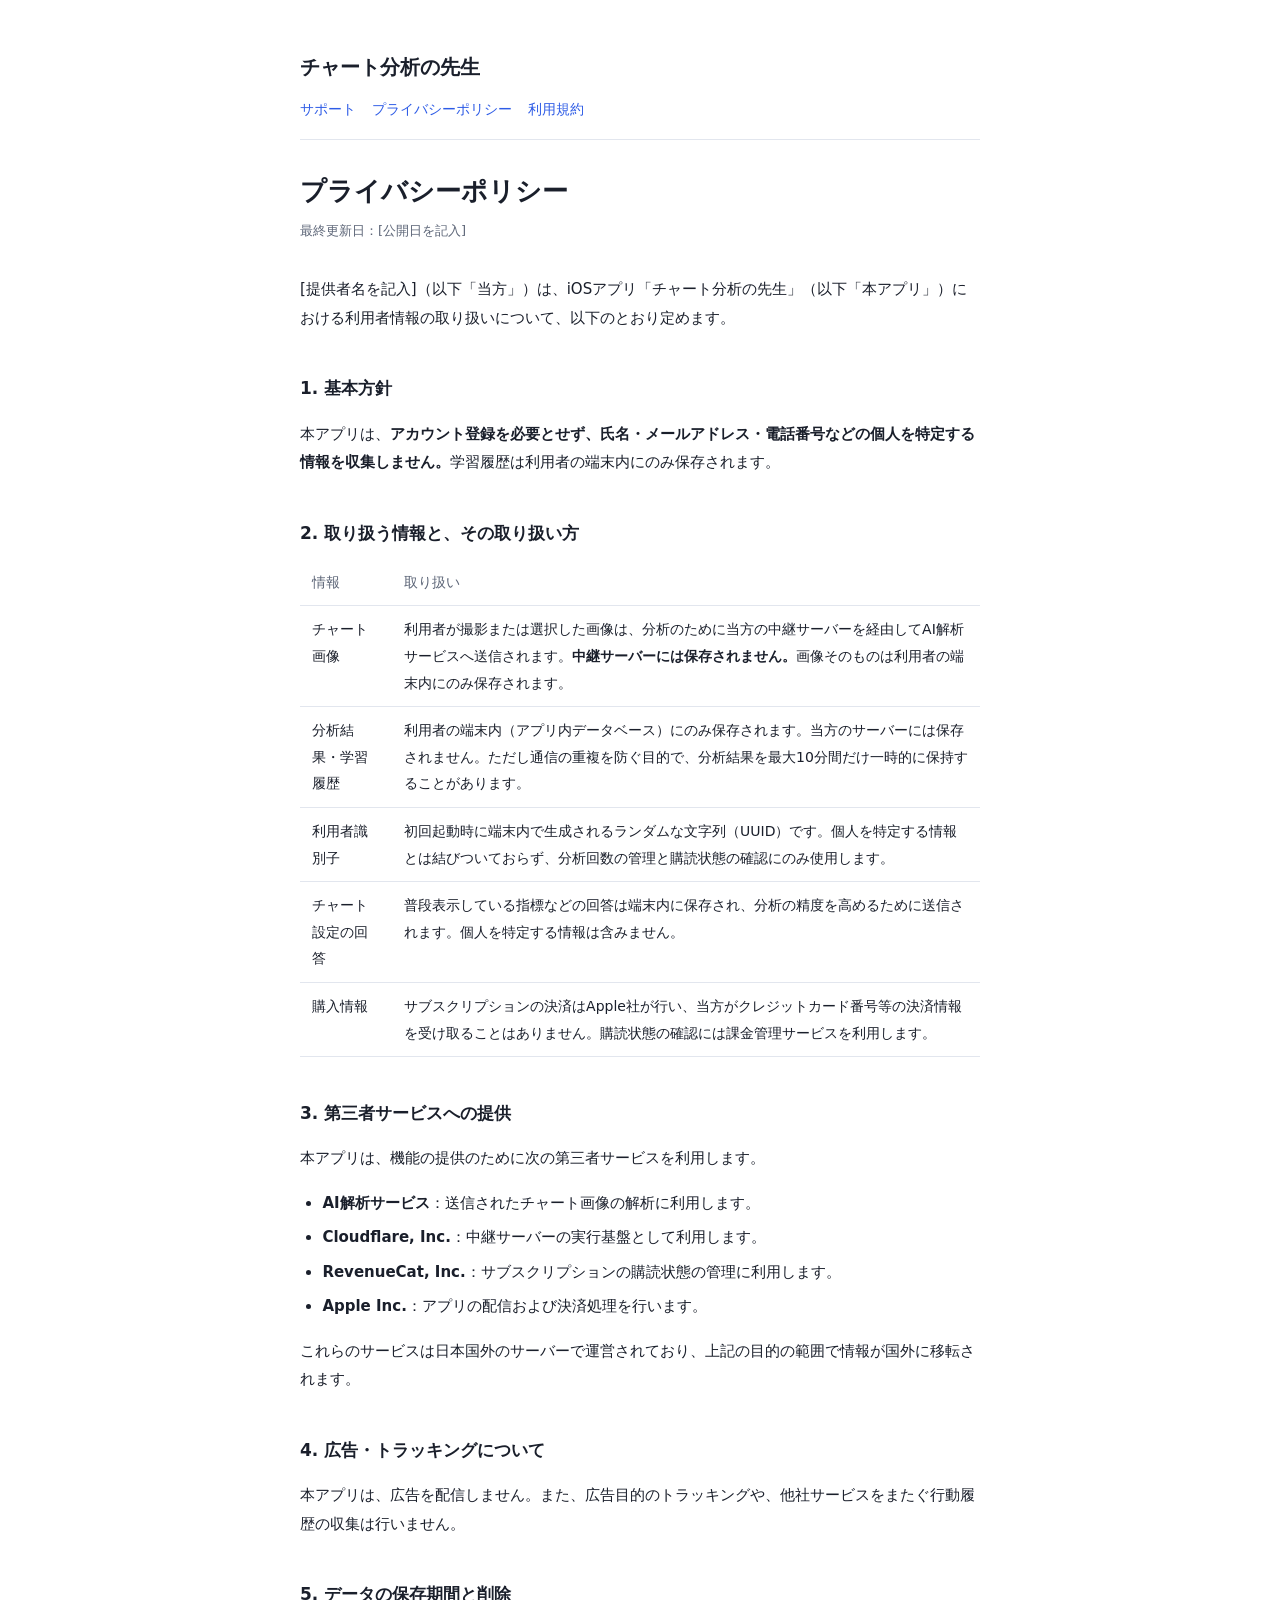
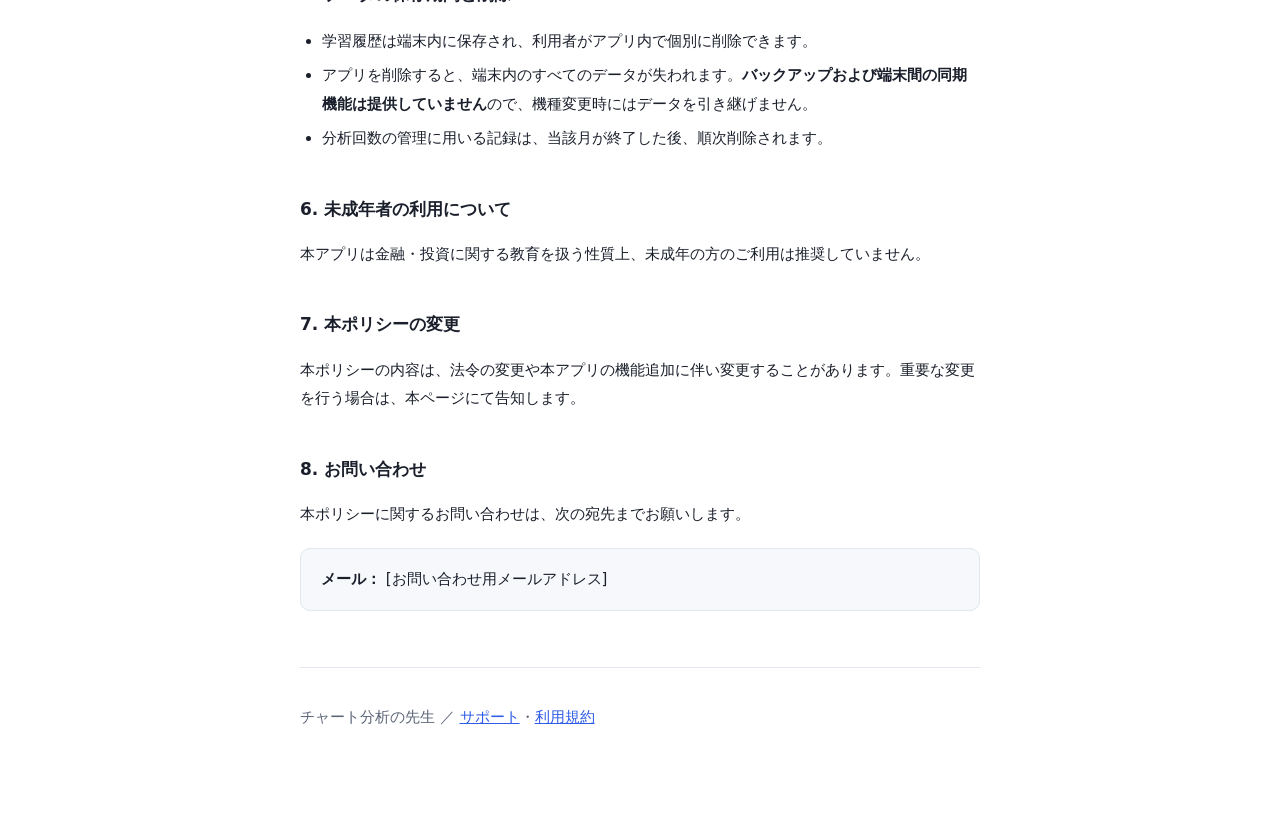
==== privacy.html @ 9065b589 "site: support / privacy policy / terms pages" ====
<!doctype html>
<html lang="ja">
<head>
<meta charset="utf-8">
<meta name="viewport" content="width=device-width, initial-scale=1">
<title>プライバシーポリシー — チャート分析の先生</title>
<link rel="stylesheet" href="./style.css">
</head>
<body>
<div class="wrap">
  <header>
    <p class="appname">チャート分析の先生</p>
    <nav>
      <a href="./">サポート</a>
      <a href="./privacy.html">プライバシーポリシー</a>
      <a href="./terms.html">利用規約</a>
    </nav>
  </header>

  <h1>プライバシーポリシー</h1>
  <p class="updated">最終更新日：[公開日を記入]</p>

  <p>[提供者名を記入]（以下「当方」）は、iOSアプリ「チャート分析の先生」（以下「本アプリ」）における利用者情報の取り扱いについて、以下のとおり定めます。</p>

  <h2>1. 基本方針</h2>
  <p>本アプリは、<strong>アカウント登録を必要とせず、氏名・メールアドレス・電話番号などの個人を特定する情報を収集しません。</strong>学習履歴は利用者の端末内にのみ保存されます。</p>

  <h2>2. 取り扱う情報と、その取り扱い方</h2>
  <div class="tablebox">
  <table>
    <tr><th>情報</th><th>取り扱い</th></tr>
    <tr>
      <td>チャート画像</td>
      <td>利用者が撮影または選択した画像は、分析のために当方の中継サーバーを経由してAI解析サービスへ送信されます。<strong>中継サーバーには保存されません。</strong>画像そのものは利用者の端末内にのみ保存されます。</td>
    </tr>
    <tr>
      <td>分析結果・学習履歴</td>
      <td>利用者の端末内（アプリ内データベース）にのみ保存されます。当方のサーバーには保存されません。ただし通信の重複を防ぐ目的で、分析結果を最大10分間だけ一時的に保持することがあります。</td>
    </tr>
    <tr>
      <td>利用者識別子</td>
      <td>初回起動時に端末内で生成されるランダムな文字列（UUID）です。個人を特定する情報とは結びついておらず、分析回数の管理と購読状態の確認にのみ使用します。</td>
    </tr>
    <tr>
      <td>チャート設定の回答</td>
      <td>普段表示している指標などの回答は端末内に保存され、分析の精度を高めるために送信されます。個人を特定する情報は含みません。</td>
    </tr>
    <tr>
      <td>購入情報</td>
      <td>サブスクリプションの決済はApple社が行い、当方がクレジットカード番号等の決済情報を受け取ることはありません。購読状態の確認には課金管理サービスを利用します。</td>
    </tr>
  </table>
  </div>

  <h2>3. 第三者サービスへの提供</h2>
  <p>本アプリは、機能の提供のために次の第三者サービスを利用します。</p>
  <ul>
    <li><strong>AI解析サービス</strong>：送信されたチャート画像の解析に利用します。</li>
    <li><strong>Cloudflare, Inc.</strong>：中継サーバーの実行基盤として利用します。</li>
    <li><strong>RevenueCat, Inc.</strong>：サブスクリプションの購読状態の管理に利用します。</li>
    <li><strong>Apple Inc.</strong>：アプリの配信および決済処理を行います。</li>
  </ul>
  <p>これらのサービスは日本国外のサーバーで運営されており、上記の目的の範囲で情報が国外に移転されます。</p>

  <h2>4. 広告・トラッキングについて</h2>
  <p>本アプリは、広告を配信しません。また、広告目的のトラッキングや、他社サービスをまたぐ行動履歴の収集は行いません。</p>

  <h2>5. データの保存期間と削除</h2>
  <ul>
    <li>学習履歴は端末内に保存され、利用者がアプリ内で個別に削除できます。</li>
    <li>アプリを削除すると、端末内のすべてのデータが失われます。<strong>バックアップおよび端末間の同期機能は提供していません</strong>ので、機種変更時にはデータを引き継げません。</li>
    <li>分析回数の管理に用いる記録は、当該月が終了した後、順次削除されます。</li>
  </ul>

  <h2>6. 未成年者の利用について</h2>
  <p>本アプリは金融・投資に関する教育を扱う性質上、未成年の方のご利用は推奨していません。</p>

  <h2>7. 本ポリシーの変更</h2>
  <p>本ポリシーの内容は、法令の変更や本アプリの機能追加に伴い変更することがあります。重要な変更を行う場合は、本ページにて告知します。</p>

  <h2>8. お問い合わせ</h2>
  <p>本ポリシーに関するお問い合わせは、次の宛先までお願いします。</p>
  <div class="panel">
    <p style="margin:0"><strong>メール：</strong> [お問い合わせ用メールアドレス]</p>
  </div>

  <footer>
    <p>チャート分析の先生 ／ <a href="./">サポート</a>・<a href="./terms.html">利用規約</a></p>
  </footer>
</div>
</body>
</html>
---- style.css ----
:root {
  --bg: #ffffff;
  --ink: #1a1f2b;
  --sub: #5c6577;
  --line: #e2e6ee;
  --panel: #f6f8fb;
  --accent: #2e5ce6;
}
@media (prefers-color-scheme: dark) {
  :root:not([data-theme="light"]) {
    --bg: #0e1526;
    --ink: #eef2fa;
    --sub: #8d99b5;
    --line: #24314f;
    --panel: #131d34;
    --accent: #6ea8ff;
  }
}
:root[data-theme="dark"] {
  --bg: #0e1526;
  --ink: #eef2fa;
  --sub: #8d99b5;
  --line: #24314f;
  --panel: #131d34;
  --accent: #6ea8ff;
}
* { box-sizing: border-box; }
body {
  margin: 0;
  background: var(--bg);
  color: var(--ink);
  font-family: "Hiragino Sans", "Noto Sans JP", system-ui, sans-serif;
  line-height: 1.9;
  font-size: 16px;
}
.wrap { max-width: 720px; margin: 0 auto; padding: 48px 20px 80px; }
header { border-bottom: 1px solid var(--line); padding-bottom: 16px; margin-bottom: 32px; }
.appname { font-size: 20px; font-weight: 700; margin: 0; }
nav { margin-top: 10px; display: flex; flex-wrap: wrap; gap: 16px; font-size: 14px; }
nav a { color: var(--accent); text-decoration: none; }
nav a:hover { text-decoration: underline; }
h1 { font-size: 26px; font-weight: 700; margin: 0 0 8px; line-height: 1.5; }
h2 { font-size: 17px; font-weight: 700; margin: 36px 0 10px; padding-top: 4px; }
h3 { font-size: 15px; font-weight: 700; margin: 24px 0 6px; }
p, li { font-size: 15px; }
.lead { color: var(--sub); margin: 0 0 8px; }
.updated { color: var(--sub); font-size: 13px; margin: 0 0 32px; }
.panel { background: var(--panel); border: 1px solid var(--line); border-radius: 10px; padding: 16px 20px; margin: 20px 0; }
ul { padding-left: 1.4em; }
li { margin: 6px 0; }
a { color: var(--accent); }
footer { border-top: 1px solid var(--line); margin-top: 56px; padding-top: 20px; color: var(--sub); font-size: 13px; }
.tablebox { overflow-x: auto; }
table { width: 100%; border-collapse: collapse; font-size: 14px; }
th, td { text-align: left; padding: 10px 12px; border-bottom: 1px solid var(--line); vertical-align: top; }
th { color: var(--sub); font-weight: 500; white-space: nowrap; }
a:focus-visible, nav a:focus-visible { outline: 2px solid var(--accent); outline-offset: 3px; }
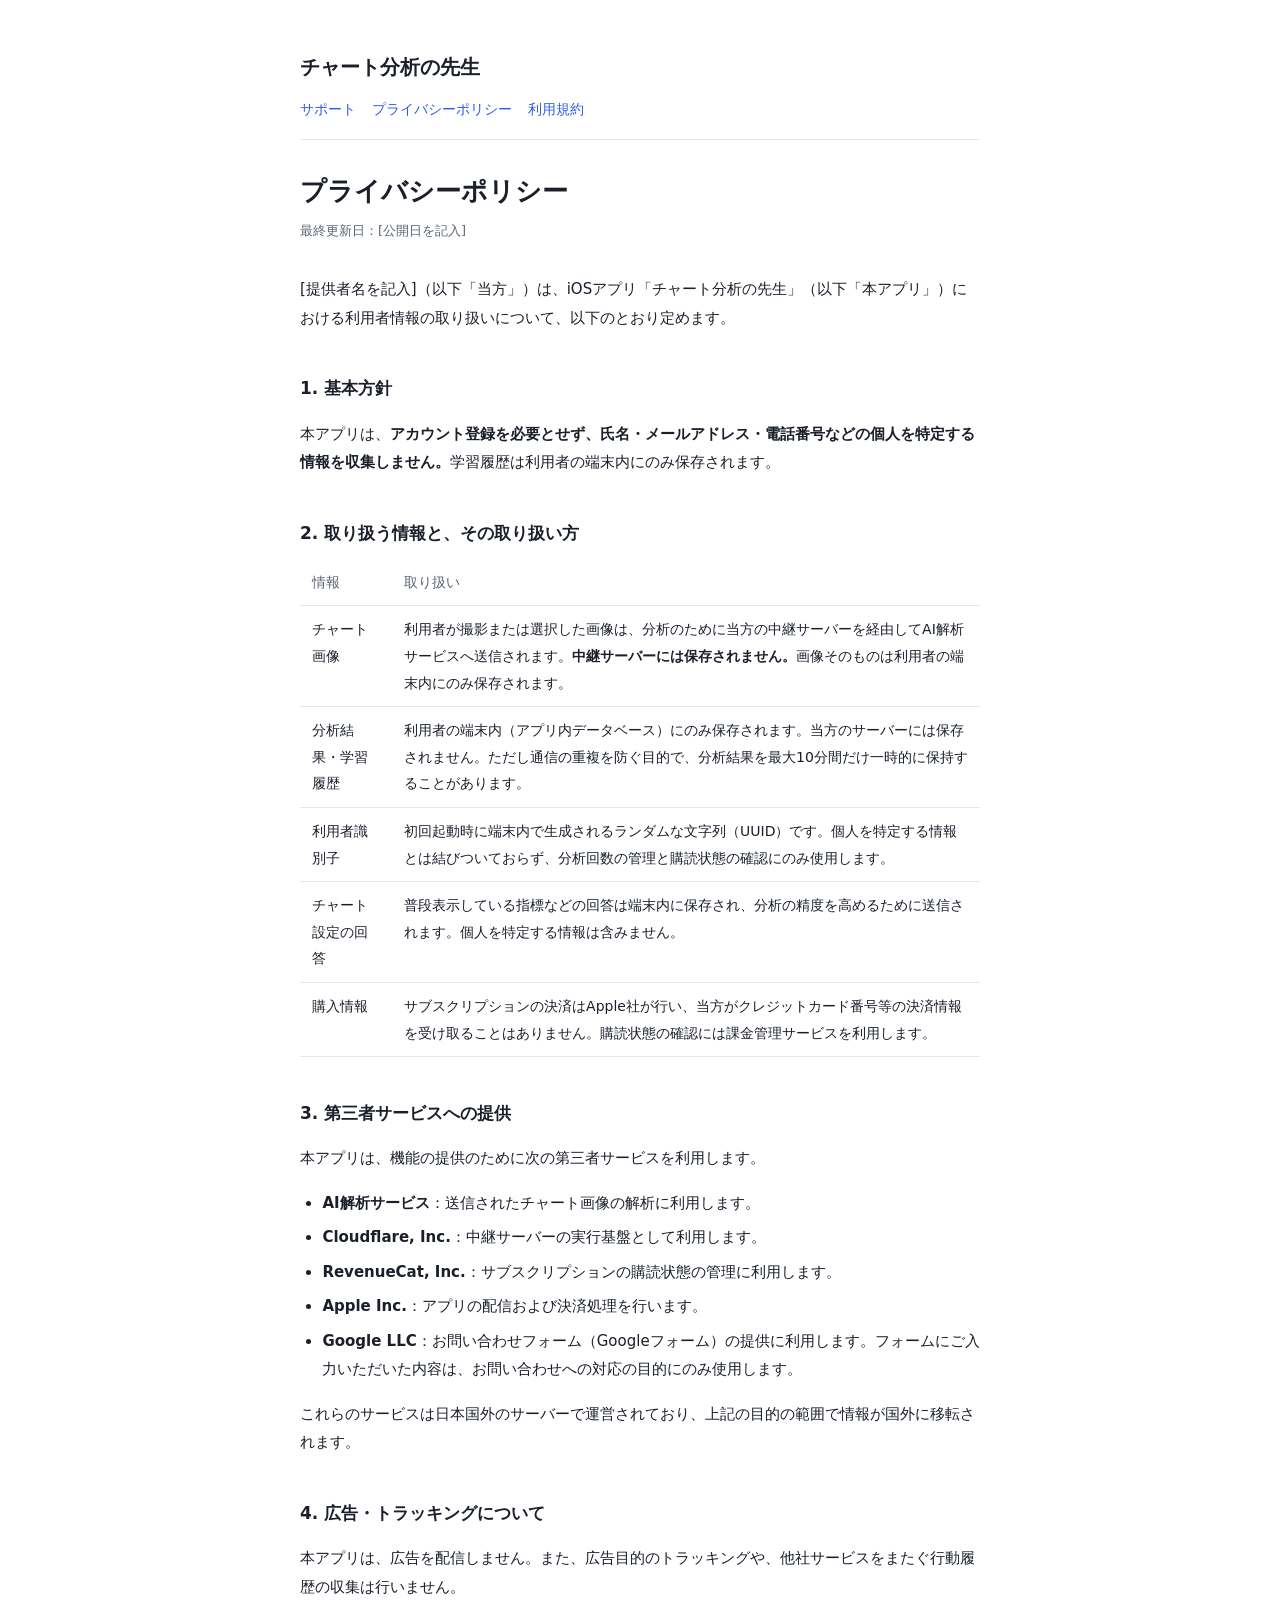
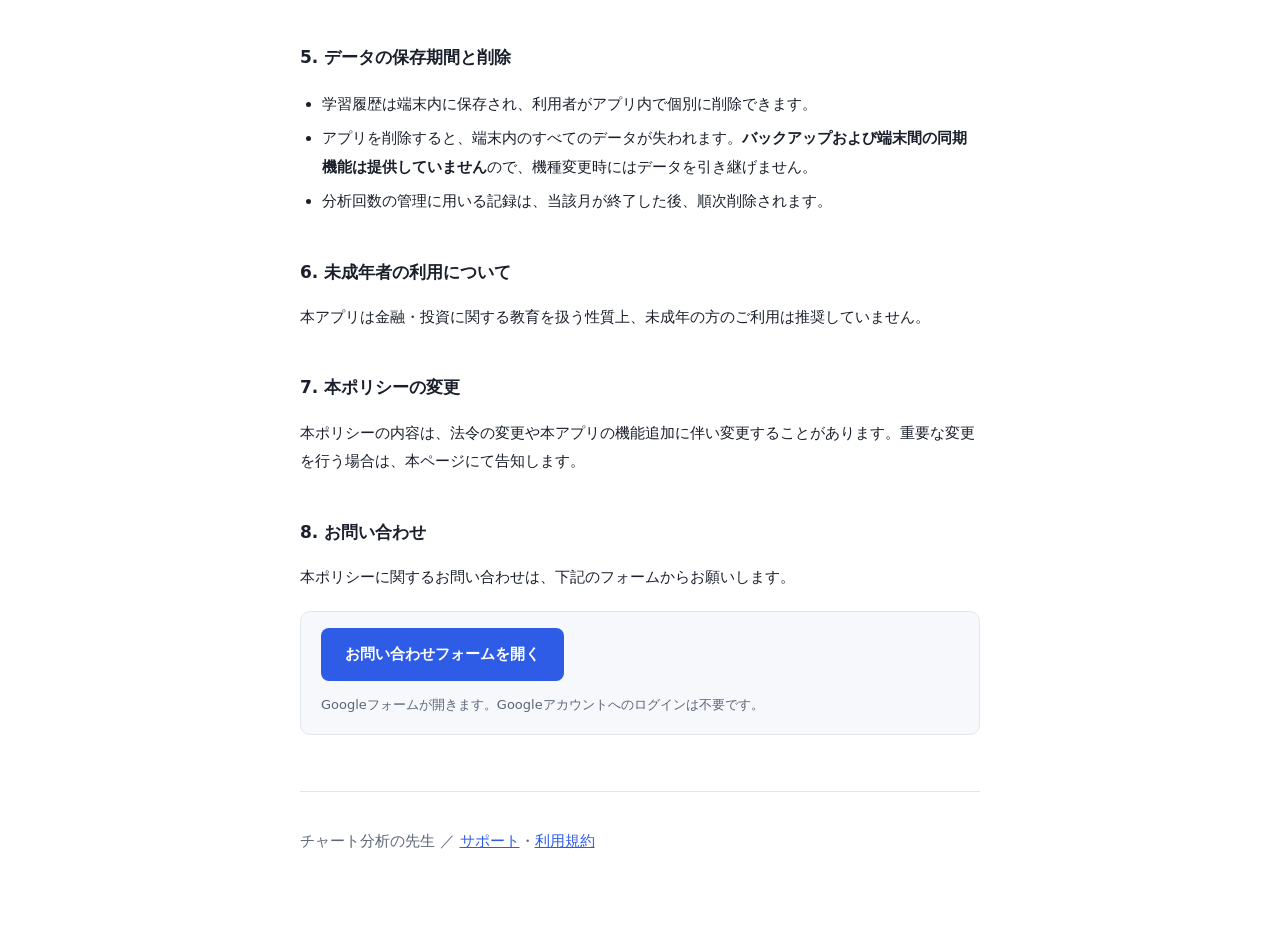
==== commit 02bdd1fa: "site: replace email placeholder with Google Form link; add Google to third-party list" ====
--- a/privacy.html
+++ b/privacy.html
@@ -59,6 +59,7 @@
     <li><strong>Cloudflare, Inc.</strong>：中継サーバーの実行基盤として利用します。</li>
     <li><strong>RevenueCat, Inc.</strong>：サブスクリプションの購読状態の管理に利用します。</li>
     <li><strong>Apple Inc.</strong>：アプリの配信および決済処理を行います。</li>
+    <li><strong>Google LLC</strong>：お問い合わせフォーム（Googleフォーム）の提供に利用します。フォームにご入力いただいた内容は、お問い合わせへの対応の目的にのみ使用します。</li>
   </ul>
   <p>これらのサービスは日本国外のサーバーで運営されており、上記の目的の範囲で情報が国外に移転されます。</p>
 
@@ -79,9 +80,10 @@
   <p>本ポリシーの内容は、法令の変更や本アプリの機能追加に伴い変更することがあります。重要な変更を行う場合は、本ページにて告知します。</p>
 
   <h2>8. お問い合わせ</h2>
-  <p>本ポリシーに関するお問い合わせは、次の宛先までお願いします。</p>
+  <p>本ポリシーに関するお問い合わせは、下記のフォームからお願いします。</p>
   <div class="panel">
-    <p style="margin:0"><strong>メール：</strong> [お問い合わせ用メールアドレス]</p>
+    <p style="margin:0"><a href="https://docs.google.com/forms/d/e/1FAIpQLSenFC-41on2wtzKWX0hEGQik2lJ2bhfVYg8QbMMJTwJYnSj-g/viewform" style="display:inline-block;background:var(--accent);color:#fff;text-decoration:none;font-weight:700;padding:12px 24px;border-radius:8px">お問い合わせフォームを開く</a></p>
+    <p style="margin:12px 0 0;font-size:13px;color:var(--sub)">Googleフォームが開きます。Googleアカウントへのログインは不要です。</p>
   </div>
 
   <footer>
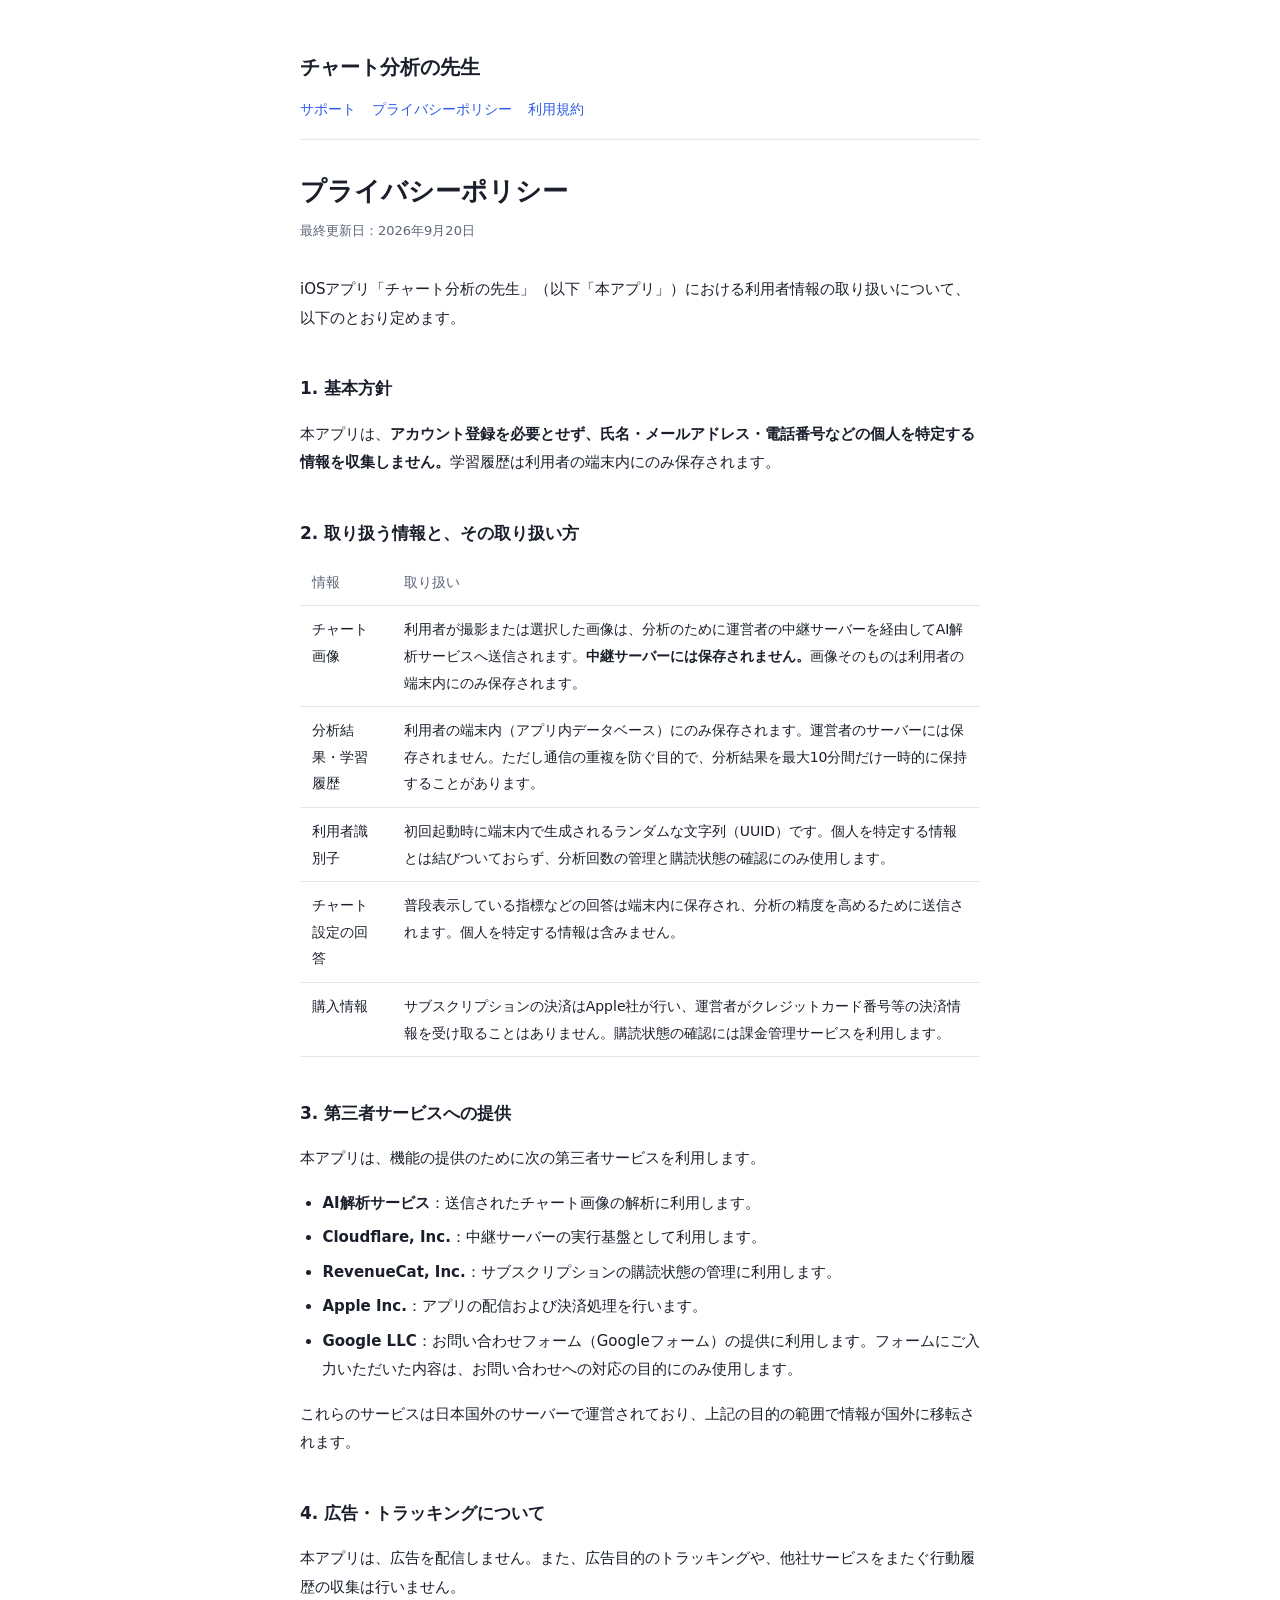
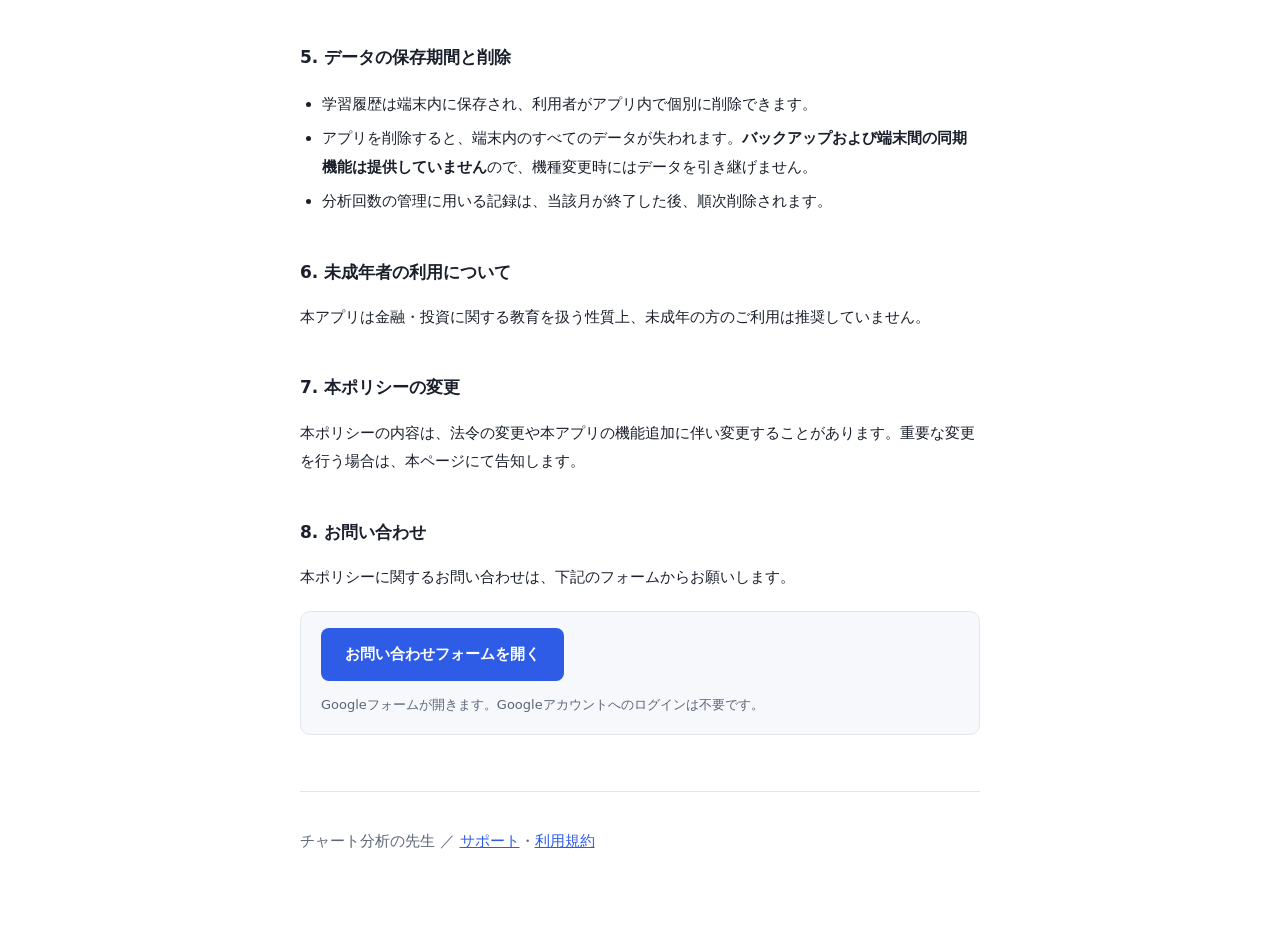
==== commit 9556d58c: "site: 提供者名のプレースホルダを解消し、表記を他アプリに揃える [提供者名を記入] を埋めるのではなく、**主語に名前を置かない文型に変更**した。 ニュース地政学（geonews-site）な" ====
--- a/privacy.html
+++ b/privacy.html
@@ -18,9 +18,9 @@
   </header>
 
   <h1>プライバシーポリシー</h1>
-  <p class="updated">最終更新日：[公開日を記入]</p>
+  <p class="updated">最終更新日：2026年9月20日</p>
 
-  <p>[提供者名を記入]（以下「当方」）は、iOSアプリ「チャート分析の先生」（以下「本アプリ」）における利用者情報の取り扱いについて、以下のとおり定めます。</p>
+  <p>iOSアプリ「チャート分析の先生」（以下「本アプリ」）における利用者情報の取り扱いについて、以下のとおり定めます。</p>
 
   <h2>1. 基本方針</h2>
   <p>本アプリは、<strong>アカウント登録を必要とせず、氏名・メールアドレス・電話番号などの個人を特定する情報を収集しません。</strong>学習履歴は利用者の端末内にのみ保存されます。</p>
@@ -31,11 +31,11 @@
     <tr><th>情報</th><th>取り扱い</th></tr>
     <tr>
       <td>チャート画像</td>
-      <td>利用者が撮影または選択した画像は、分析のために当方の中継サーバーを経由してAI解析サービスへ送信されます。<strong>中継サーバーには保存されません。</strong>画像そのものは利用者の端末内にのみ保存されます。</td>
+      <td>利用者が撮影または選択した画像は、分析のために運営者の中継サーバーを経由してAI解析サービスへ送信されます。<strong>中継サーバーには保存されません。</strong>画像そのものは利用者の端末内にのみ保存されます。</td>
     </tr>
     <tr>
       <td>分析結果・学習履歴</td>
-      <td>利用者の端末内（アプリ内データベース）にのみ保存されます。当方のサーバーには保存されません。ただし通信の重複を防ぐ目的で、分析結果を最大10分間だけ一時的に保持することがあります。</td>
+      <td>利用者の端末内（アプリ内データベース）にのみ保存されます。運営者のサーバーには保存されません。ただし通信の重複を防ぐ目的で、分析結果を最大10分間だけ一時的に保持することがあります。</td>
     </tr>
     <tr>
       <td>利用者識別子</td>
@@ -47,7 +47,7 @@
     </tr>
     <tr>
       <td>購入情報</td>
-      <td>サブスクリプションの決済はApple社が行い、当方がクレジットカード番号等の決済情報を受け取ることはありません。購読状態の確認には課金管理サービスを利用します。</td>
+      <td>サブスクリプションの決済はApple社が行い、運営者がクレジットカード番号等の決済情報を受け取ることはありません。購読状態の確認には課金管理サービスを利用します。</td>
     </tr>
   </table>
   </div>
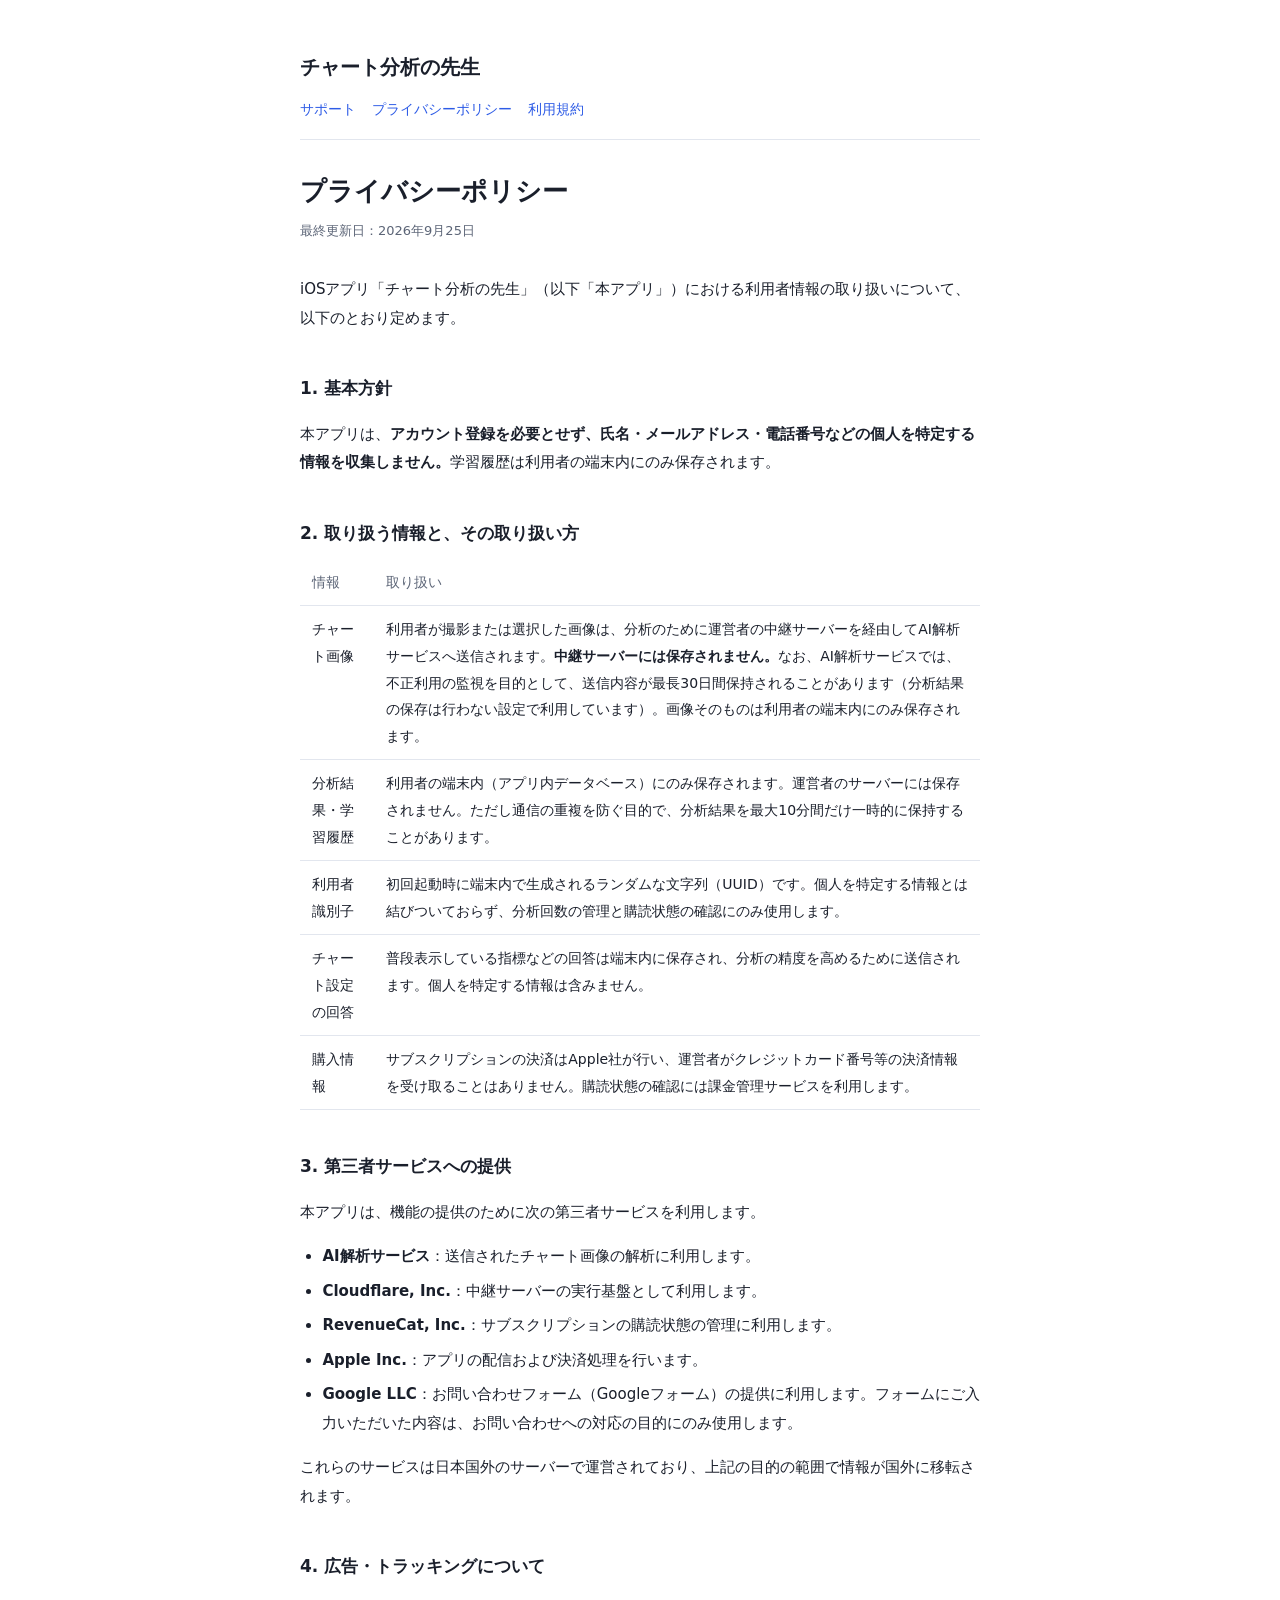
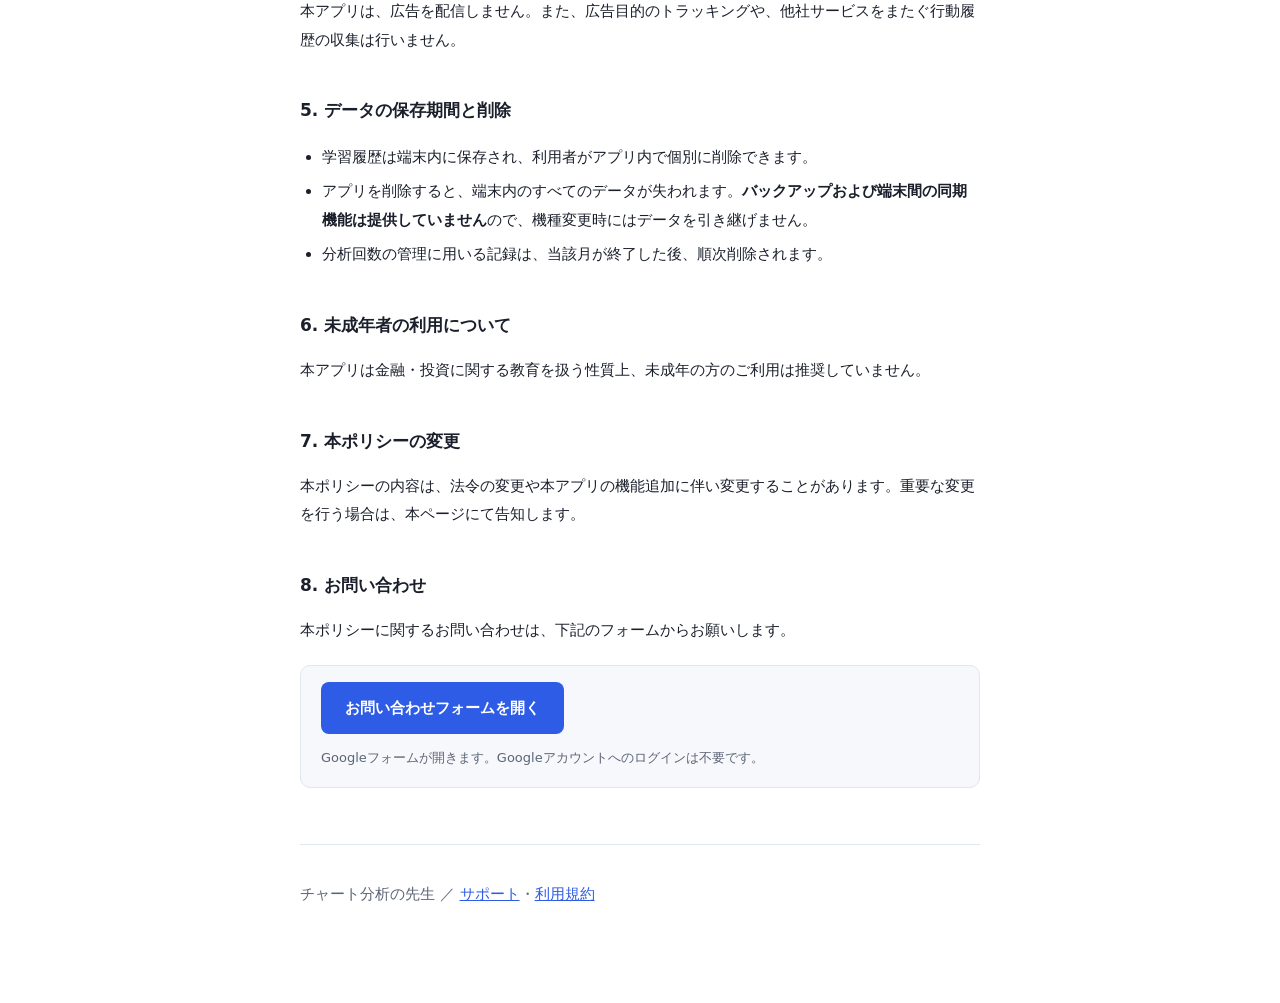
==== commit 6de6e59a: "privacy: AI解析サービス側での不正監視ログの保持（最長30日）を明記 App Store のプライバシー申告で「写真またはビデオ」を申告するのに合わせて、 OpenAI API の abus" ====
--- a/privacy.html
+++ b/privacy.html
@@ -18,7 +18,7 @@
   </header>
 
   <h1>プライバシーポリシー</h1>
-  <p class="updated">最終更新日：2026年9月20日</p>
+  <p class="updated">最終更新日：2026年9月25日</p>
 
   <p>iOSアプリ「チャート分析の先生」（以下「本アプリ」）における利用者情報の取り扱いについて、以下のとおり定めます。</p>
 
@@ -31,7 +31,7 @@
     <tr><th>情報</th><th>取り扱い</th></tr>
     <tr>
       <td>チャート画像</td>
-      <td>利用者が撮影または選択した画像は、分析のために運営者の中継サーバーを経由してAI解析サービスへ送信されます。<strong>中継サーバーには保存されません。</strong>画像そのものは利用者の端末内にのみ保存されます。</td>
+      <td>利用者が撮影または選択した画像は、分析のために運営者の中継サーバーを経由してAI解析サービスへ送信されます。<strong>中継サーバーには保存されません。</strong>なお、AI解析サービスでは、不正利用の監視を目的として、送信内容が最長30日間保持されることがあります（分析結果の保存は行わない設定で利用しています）。画像そのものは利用者の端末内にのみ保存されます。</td>
     </tr>
     <tr>
       <td>分析結果・学習履歴</td>
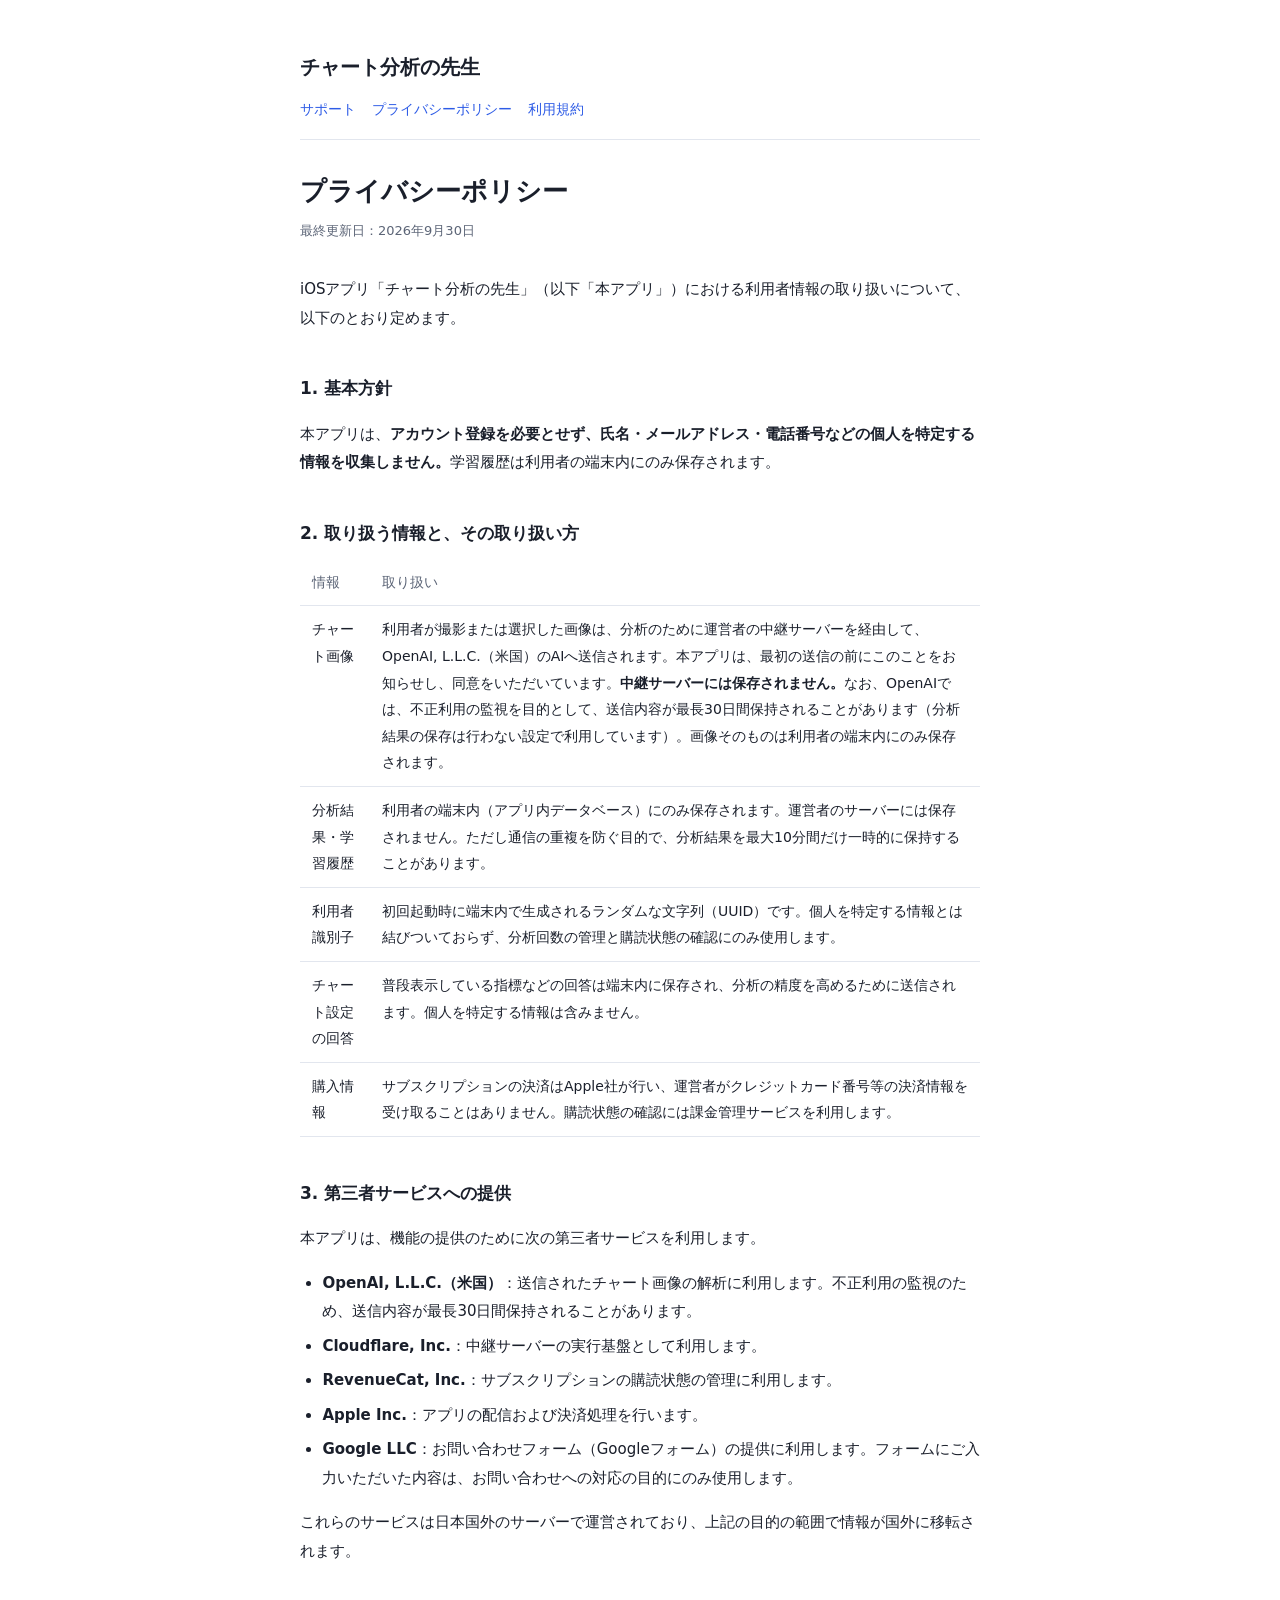
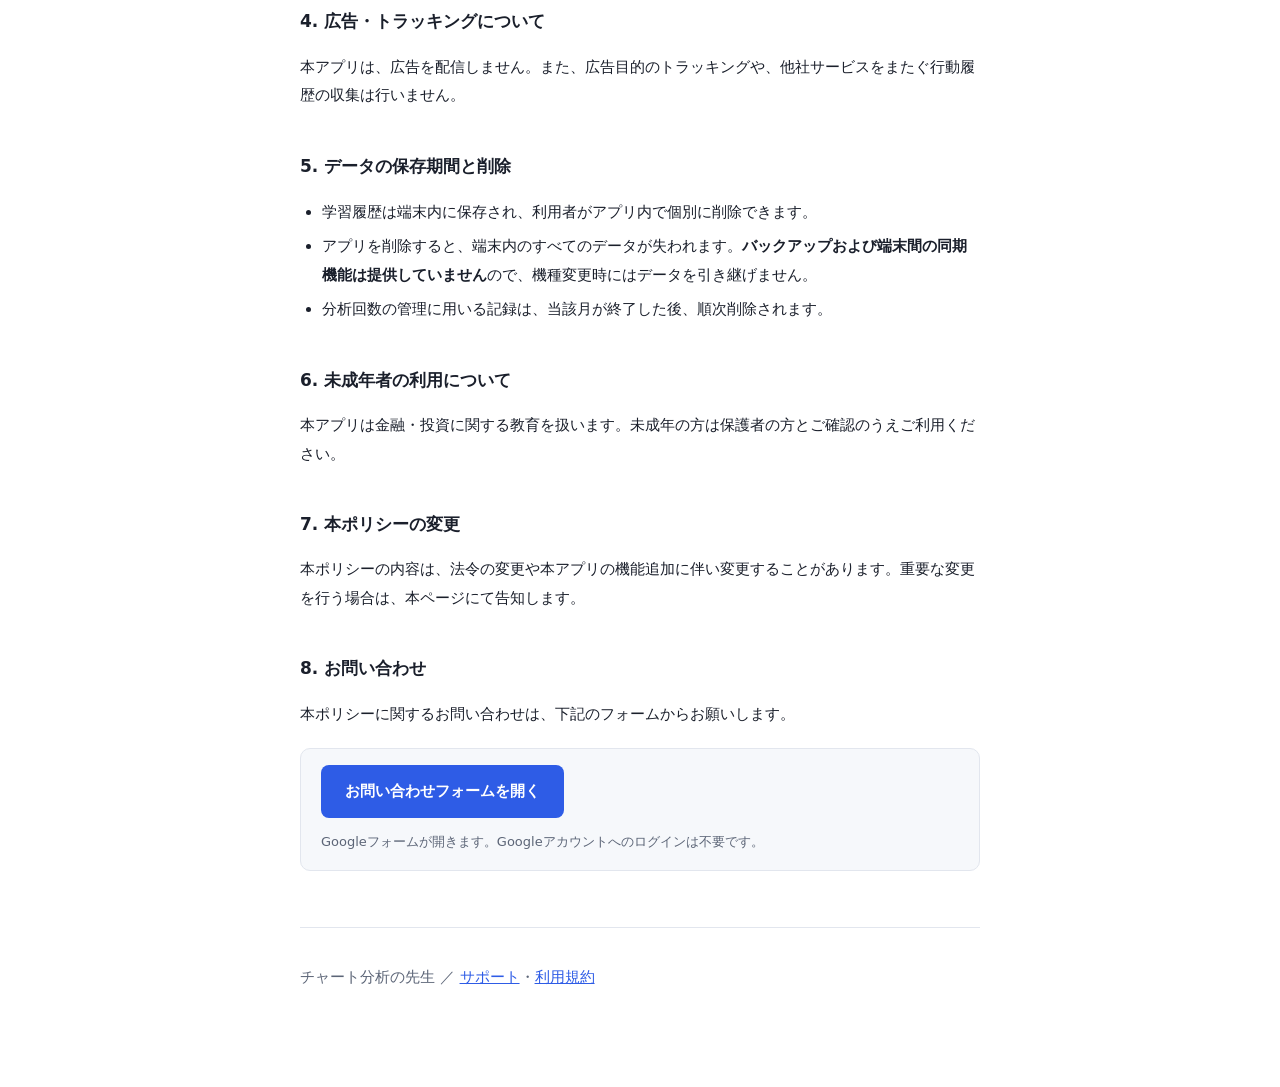
==== commit 7d22a96a: "privacy/support: AIの送信先を OpenAI（米国）と明記し、未成年の記述を年齢制限と整合させる 提出前監査 v1（P0-2・P2-6）の指摘に対応。  Co-Authored-By" ====
--- a/privacy.html
+++ b/privacy.html
@@ -18,7 +18,7 @@
   </header>
 
   <h1>プライバシーポリシー</h1>
-  <p class="updated">最終更新日：2026年9月25日</p>
+  <p class="updated">最終更新日：2026年9月30日</p>
 
   <p>iOSアプリ「チャート分析の先生」（以下「本アプリ」）における利用者情報の取り扱いについて、以下のとおり定めます。</p>
 
@@ -31,7 +31,7 @@
     <tr><th>情報</th><th>取り扱い</th></tr>
     <tr>
       <td>チャート画像</td>
-      <td>利用者が撮影または選択した画像は、分析のために運営者の中継サーバーを経由してAI解析サービスへ送信されます。<strong>中継サーバーには保存されません。</strong>なお、AI解析サービスでは、不正利用の監視を目的として、送信内容が最長30日間保持されることがあります（分析結果の保存は行わない設定で利用しています）。画像そのものは利用者の端末内にのみ保存されます。</td>
+      <td>利用者が撮影または選択した画像は、分析のために運営者の中継サーバーを経由して、OpenAI, L.L.C.（米国）のAIへ送信されます。本アプリは、最初の送信の前にこのことをお知らせし、同意をいただいています。<strong>中継サーバーには保存されません。</strong>なお、OpenAIでは、不正利用の監視を目的として、送信内容が最長30日間保持されることがあります（分析結果の保存は行わない設定で利用しています）。画像そのものは利用者の端末内にのみ保存されます。</td>
     </tr>
     <tr>
       <td>分析結果・学習履歴</td>
@@ -55,7 +55,7 @@
   <h2>3. 第三者サービスへの提供</h2>
   <p>本アプリは、機能の提供のために次の第三者サービスを利用します。</p>
   <ul>
-    <li><strong>AI解析サービス</strong>：送信されたチャート画像の解析に利用します。</li>
+    <li><strong>OpenAI, L.L.C.（米国）</strong>：送信されたチャート画像の解析に利用します。不正利用の監視のため、送信内容が最長30日間保持されることがあります。</li>
     <li><strong>Cloudflare, Inc.</strong>：中継サーバーの実行基盤として利用します。</li>
     <li><strong>RevenueCat, Inc.</strong>：サブスクリプションの購読状態の管理に利用します。</li>
     <li><strong>Apple Inc.</strong>：アプリの配信および決済処理を行います。</li>
@@ -74,7 +74,7 @@
   </ul>
 
   <h2>6. 未成年者の利用について</h2>
-  <p>本アプリは金融・投資に関する教育を扱う性質上、未成年の方のご利用は推奨していません。</p>
+  <p>本アプリは金融・投資に関する教育を扱います。未成年の方は保護者の方とご確認のうえご利用ください。</p>
 
   <h2>7. 本ポリシーの変更</h2>
   <p>本ポリシーの内容は、法令の変更や本アプリの機能追加に伴い変更することがあります。重要な変更を行う場合は、本ページにて告知します。</p>
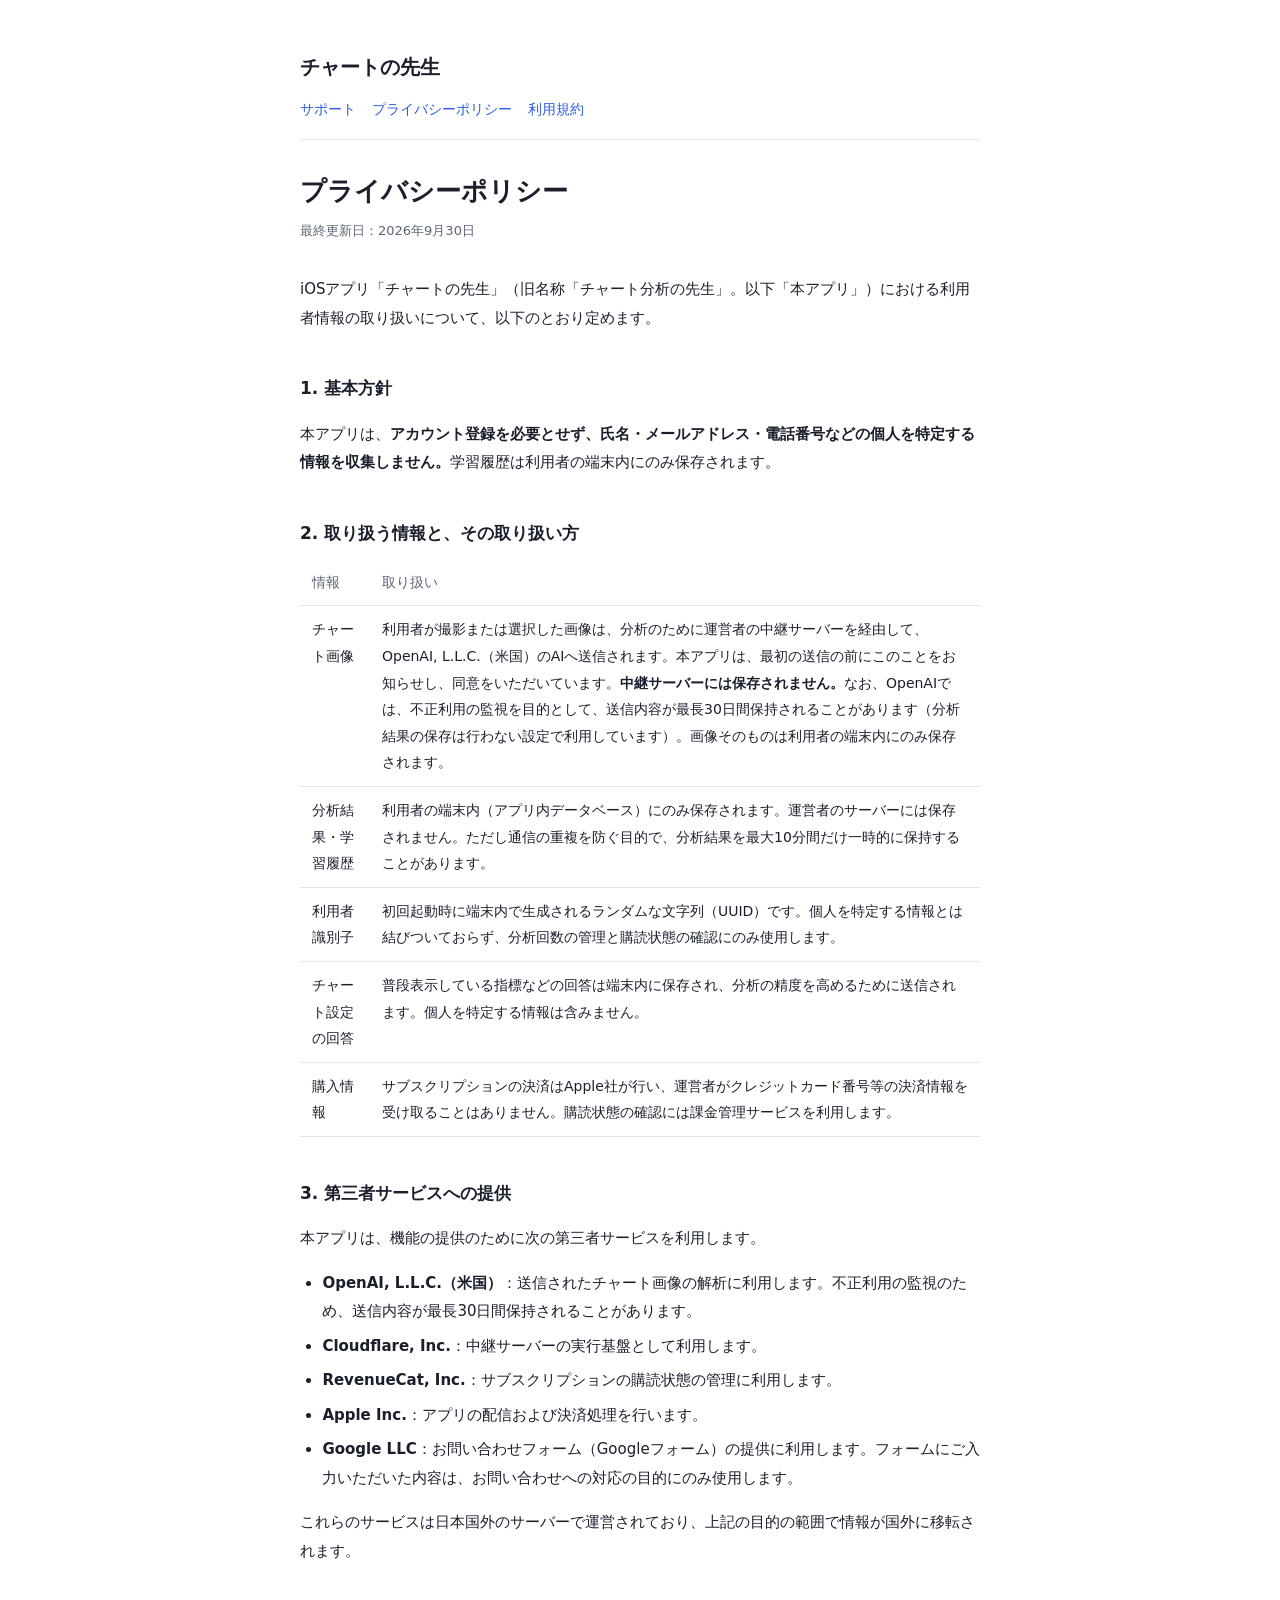
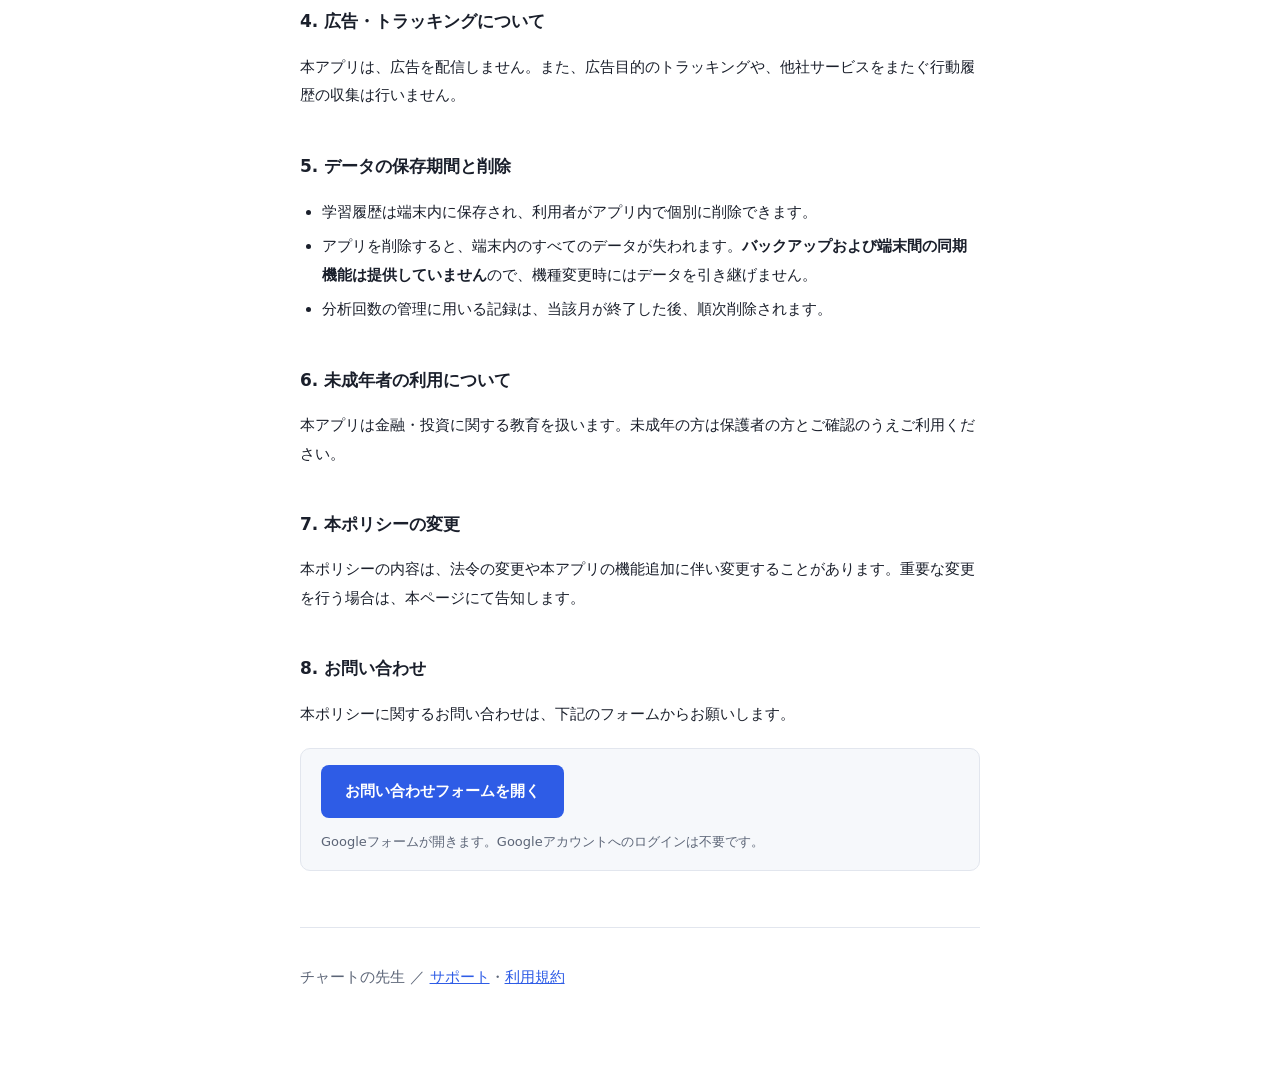
==== commit 87275193: "アプリ名を「チャートの先生」に変更（規約・ポリシーに旧名称を併記） Co-Authored-By: Claude Opus 5.5 <noreply@anthropic.com>" ====
--- a/privacy.html
+++ b/privacy.html
@@ -3,13 +3,13 @@
 <head>
 <meta charset="utf-8">
 <meta name="viewport" content="width=device-width, initial-scale=1">
-<title>プライバシーポリシー — チャート分析の先生</title>
+<title>プライバシーポリシー — チャートの先生</title>
 <link rel="stylesheet" href="./style.css">
 </head>
 <body>
 <div class="wrap">
   <header>
-    <p class="appname">チャート分析の先生</p>
+    <p class="appname">チャートの先生</p>
     <nav>
       <a href="./">サポート</a>
       <a href="./privacy.html">プライバシーポリシー</a>
@@ -20,7 +20,7 @@
   <h1>プライバシーポリシー</h1>
   <p class="updated">最終更新日：2026年9月30日</p>
 
-  <p>iOSアプリ「チャート分析の先生」（以下「本アプリ」）における利用者情報の取り扱いについて、以下のとおり定めます。</p>
+  <p>iOSアプリ「チャートの先生」（旧名称「チャート分析の先生」。以下「本アプリ」）における利用者情報の取り扱いについて、以下のとおり定めます。</p>
 
   <h2>1. 基本方針</h2>
   <p>本アプリは、<strong>アカウント登録を必要とせず、氏名・メールアドレス・電話番号などの個人を特定する情報を収集しません。</strong>学習履歴は利用者の端末内にのみ保存されます。</p>
@@ -87,7 +87,7 @@
   </div>
 
   <footer>
-    <p>チャート分析の先生 ／ <a href="./">サポート</a>・<a href="./terms.html">利用規約</a></p>
+    <p>チャートの先生 ／ <a href="./">サポート</a>・<a href="./terms.html">利用規約</a></p>
   </footer>
 </div>
 </body>
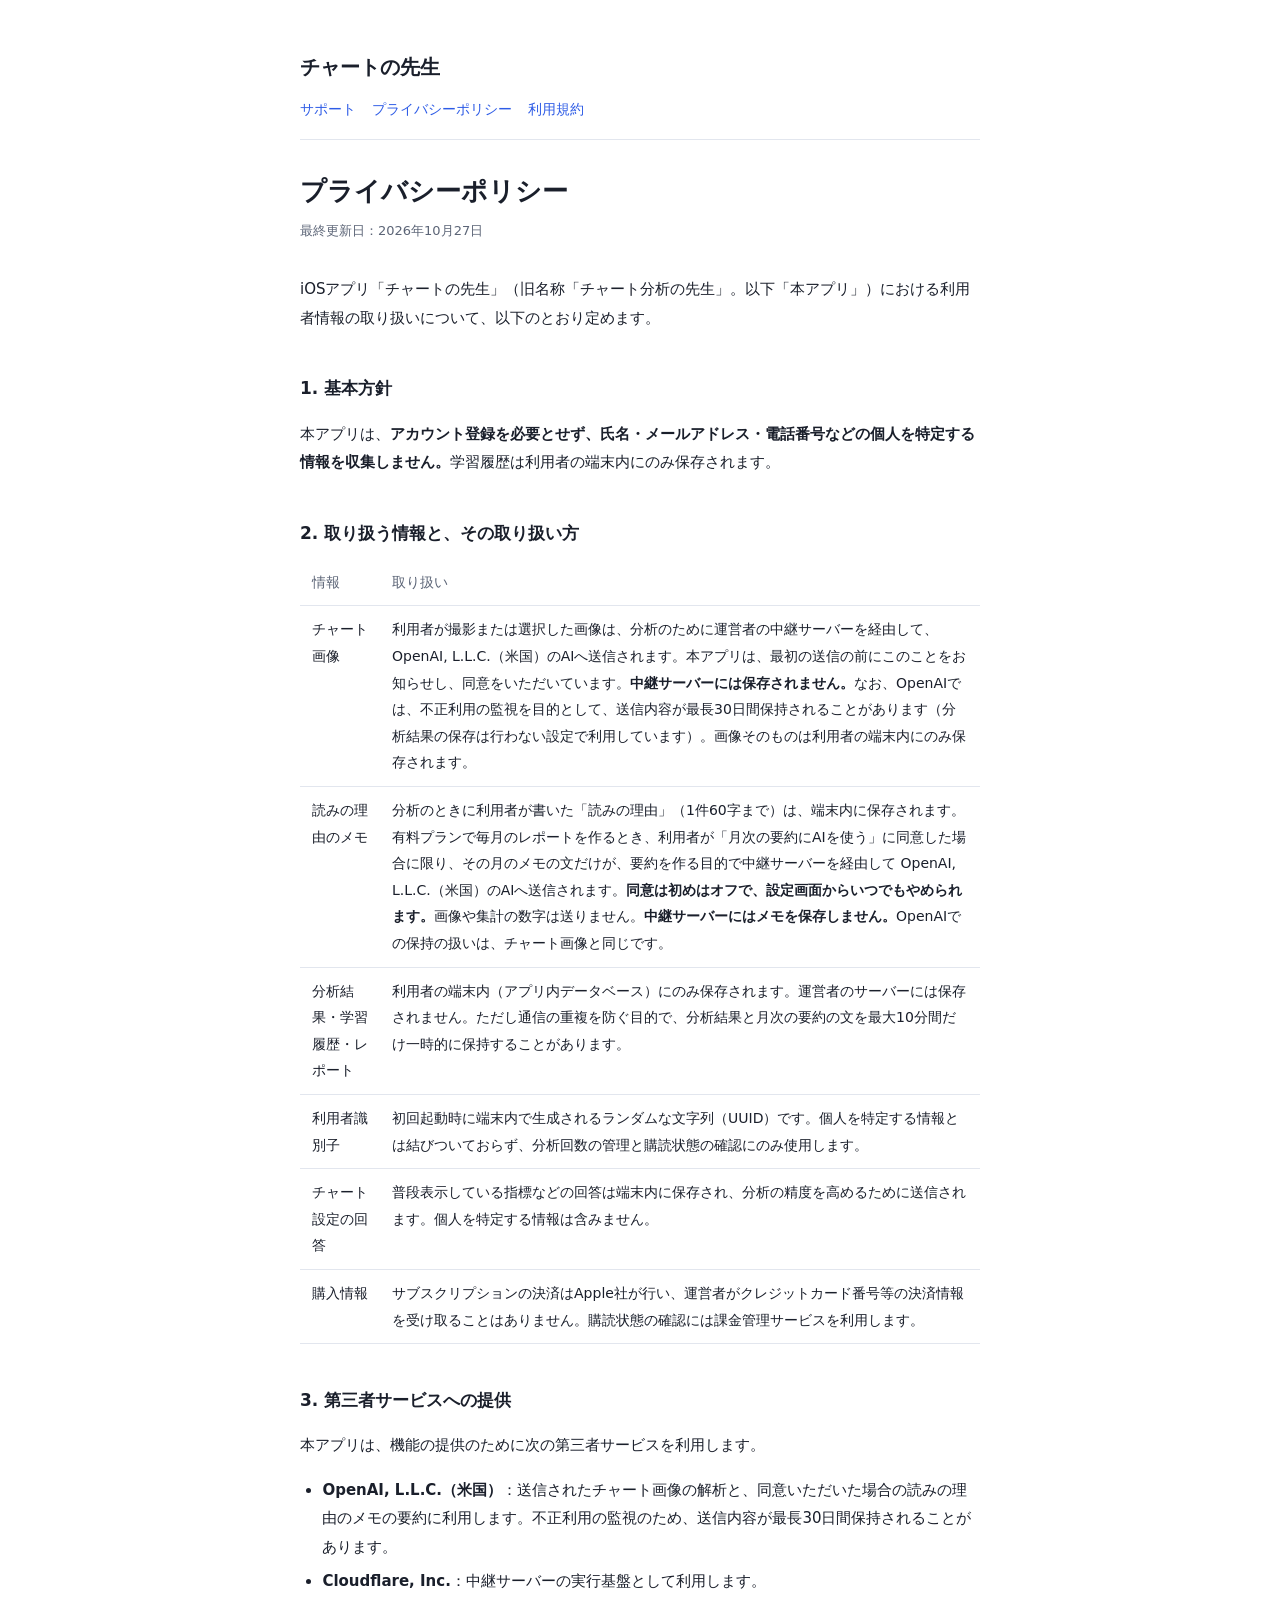
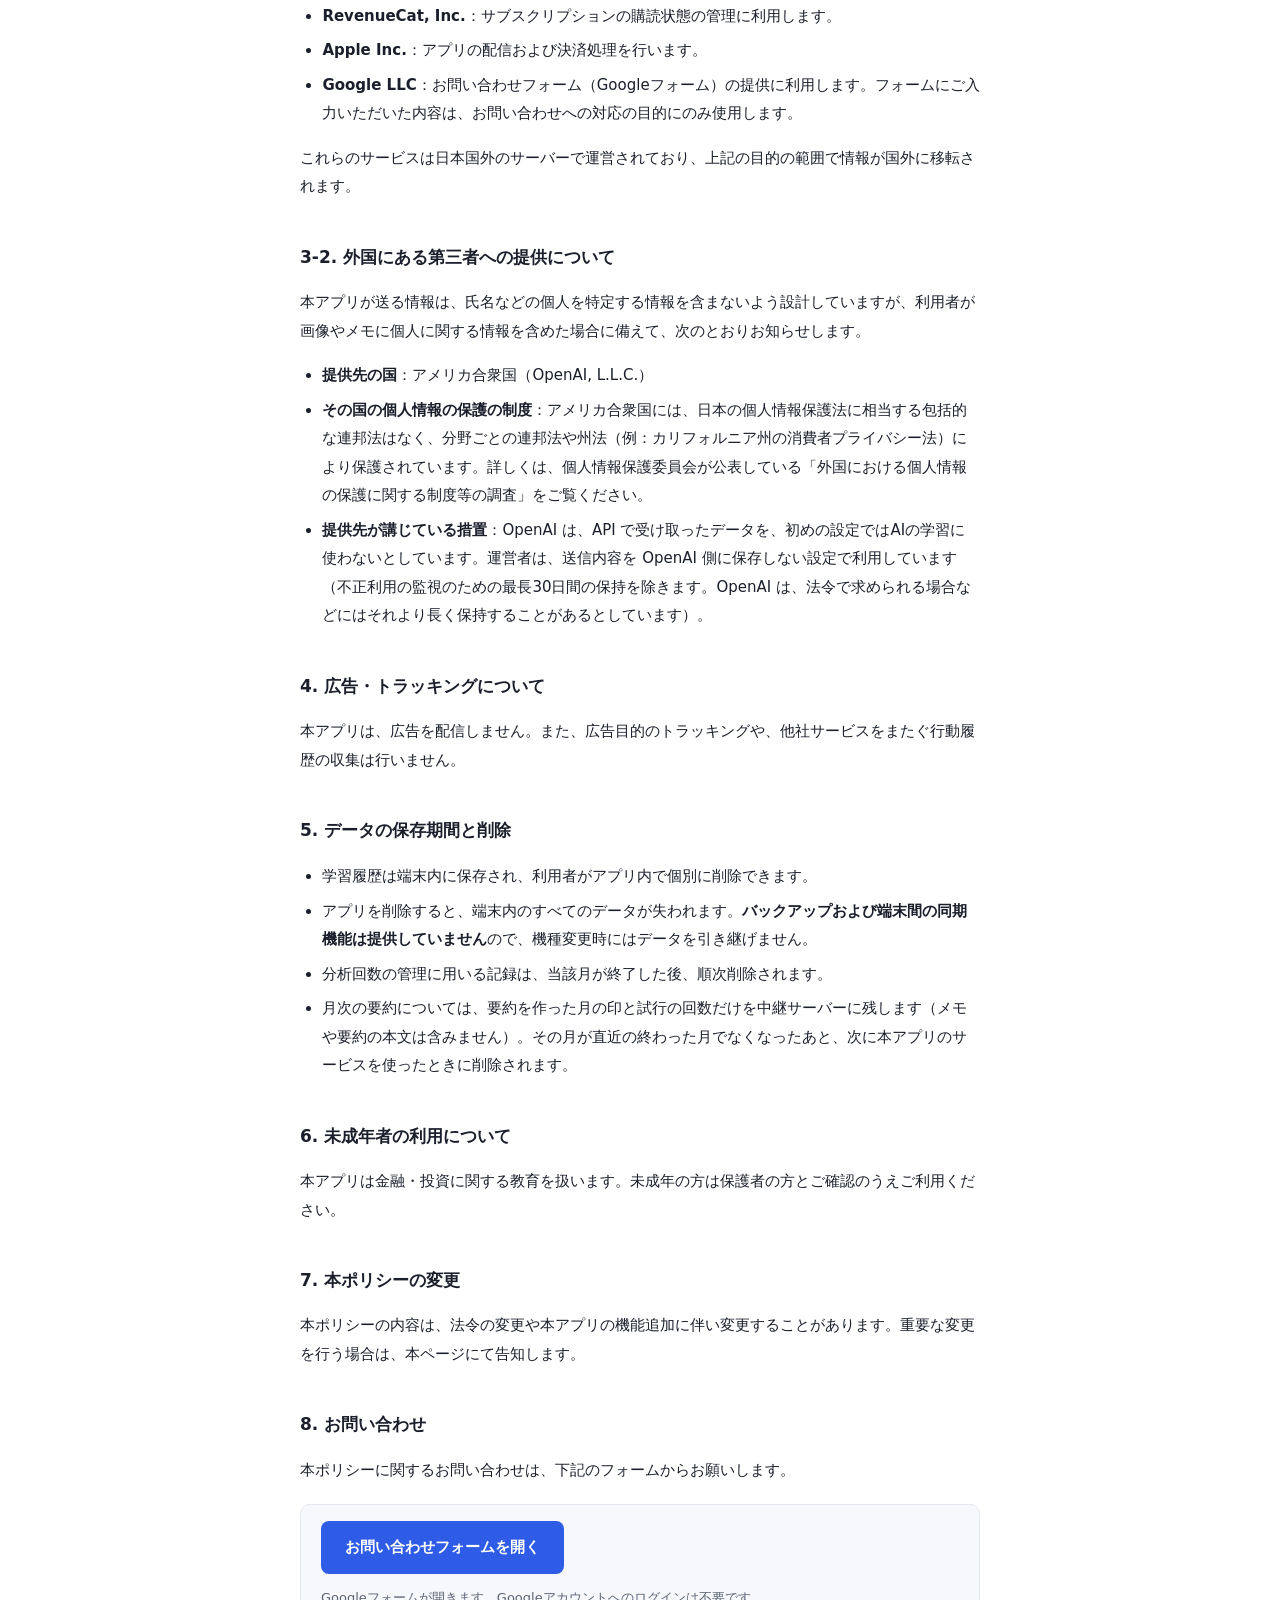
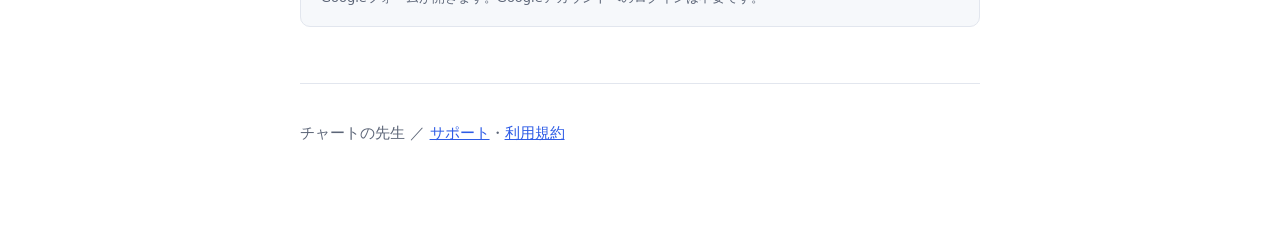
==== commit e52021de: "privacy/terms: 読みの理由メモの月次要約（同意時のみ・OpenAI）と外国にある第三者への提供（28条）、有料特典に週次・月次レポートを追記 Co-Authored-By: Claude" ====
--- a/privacy.html
+++ b/privacy.html
@@ -18,7 +18,7 @@
   </header>
 
   <h1>プライバシーポリシー</h1>
-  <p class="updated">最終更新日：2026年9月30日</p>
+  <p class="updated">最終更新日：2026年10月27日</p>
 
   <p>iOSアプリ「チャートの先生」（旧名称「チャート分析の先生」。以下「本アプリ」）における利用者情報の取り扱いについて、以下のとおり定めます。</p>
 
@@ -34,8 +34,12 @@
       <td>利用者が撮影または選択した画像は、分析のために運営者の中継サーバーを経由して、OpenAI, L.L.C.（米国）のAIへ送信されます。本アプリは、最初の送信の前にこのことをお知らせし、同意をいただいています。<strong>中継サーバーには保存されません。</strong>なお、OpenAIでは、不正利用の監視を目的として、送信内容が最長30日間保持されることがあります（分析結果の保存は行わない設定で利用しています）。画像そのものは利用者の端末内にのみ保存されます。</td>
     </tr>
     <tr>
-      <td>分析結果・学習履歴</td>
-      <td>利用者の端末内（アプリ内データベース）にのみ保存されます。運営者のサーバーには保存されません。ただし通信の重複を防ぐ目的で、分析結果を最大10分間だけ一時的に保持することがあります。</td>
+      <td>読みの理由のメモ</td>
+      <td>分析のときに利用者が書いた「読みの理由」（1件60字まで）は、端末内に保存されます。有料プランで毎月のレポートを作るとき、利用者が「月次の要約にAIを使う」に同意した場合に限り、その月のメモの文だけが、要約を作る目的で中継サーバーを経由して OpenAI, L.L.C.（米国）のAIへ送信されます。<strong>同意は初めはオフで、設定画面からいつでもやめられます。</strong>画像や集計の数字は送りません。<strong>中継サーバーにはメモを保存しません。</strong>OpenAIでの保持の扱いは、チャート画像と同じです。</td>
+    </tr>
+    <tr>
+      <td>分析結果・学習履歴・レポート</td>
+      <td>利用者の端末内（アプリ内データベース）にのみ保存されます。運営者のサーバーには保存されません。ただし通信の重複を防ぐ目的で、分析結果と月次の要約の文を最大10分間だけ一時的に保持することがあります。</td>
     </tr>
     <tr>
       <td>利用者識別子</td>
@@ -55,13 +59,21 @@
   <h2>3. 第三者サービスへの提供</h2>
   <p>本アプリは、機能の提供のために次の第三者サービスを利用します。</p>
   <ul>
-    <li><strong>OpenAI, L.L.C.（米国）</strong>：送信されたチャート画像の解析に利用します。不正利用の監視のため、送信内容が最長30日間保持されることがあります。</li>
+    <li><strong>OpenAI, L.L.C.（米国）</strong>：送信されたチャート画像の解析と、同意いただいた場合の読みの理由のメモの要約に利用します。不正利用の監視のため、送信内容が最長30日間保持されることがあります。</li>
     <li><strong>Cloudflare, Inc.</strong>：中継サーバーの実行基盤として利用します。</li>
     <li><strong>RevenueCat, Inc.</strong>：サブスクリプションの購読状態の管理に利用します。</li>
     <li><strong>Apple Inc.</strong>：アプリの配信および決済処理を行います。</li>
     <li><strong>Google LLC</strong>：お問い合わせフォーム（Googleフォーム）の提供に利用します。フォームにご入力いただいた内容は、お問い合わせへの対応の目的にのみ使用します。</li>
   </ul>
   <p>これらのサービスは日本国外のサーバーで運営されており、上記の目的の範囲で情報が国外に移転されます。</p>
+
+  <h2>3-2. 外国にある第三者への提供について</h2>
+  <p>本アプリが送る情報は、氏名などの個人を特定する情報を含まないよう設計していますが、利用者が画像やメモに個人に関する情報を含めた場合に備えて、次のとおりお知らせします。</p>
+  <ul>
+    <li><strong>提供先の国</strong>：アメリカ合衆国（OpenAI, L.L.C.）</li>
+    <li><strong>その国の個人情報の保護の制度</strong>：アメリカ合衆国には、日本の個人情報保護法に相当する包括的な連邦法はなく、分野ごとの連邦法や州法（例：カリフォルニア州の消費者プライバシー法）により保護されています。詳しくは、個人情報保護委員会が公表している「外国における個人情報の保護に関する制度等の調査」をご覧ください。</li>
+    <li><strong>提供先が講じている措置</strong>：OpenAI は、API で受け取ったデータを、初めの設定ではAIの学習に使わないとしています。運営者は、送信内容を OpenAI 側に保存しない設定で利用しています（不正利用の監視のための最長30日間の保持を除きます。OpenAI は、法令で求められる場合などにはそれより長く保持することがあるとしています）。</li>
+  </ul>
 
   <h2>4. 広告・トラッキングについて</h2>
   <p>本アプリは、広告を配信しません。また、広告目的のトラッキングや、他社サービスをまたぐ行動履歴の収集は行いません。</p>
@@ -71,6 +83,7 @@
     <li>学習履歴は端末内に保存され、利用者がアプリ内で個別に削除できます。</li>
     <li>アプリを削除すると、端末内のすべてのデータが失われます。<strong>バックアップおよび端末間の同期機能は提供していません</strong>ので、機種変更時にはデータを引き継げません。</li>
     <li>分析回数の管理に用いる記録は、当該月が終了した後、順次削除されます。</li>
+    <li>月次の要約については、要約を作った月の印と試行の回数だけを中継サーバーに残します（メモや要約の本文は含みません）。その月が直近の終わった月でなくなったあと、次に本アプリのサービスを使ったときに削除されます。</li>
   </ul>
 
   <h2>6. 未成年者の利用について</h2>
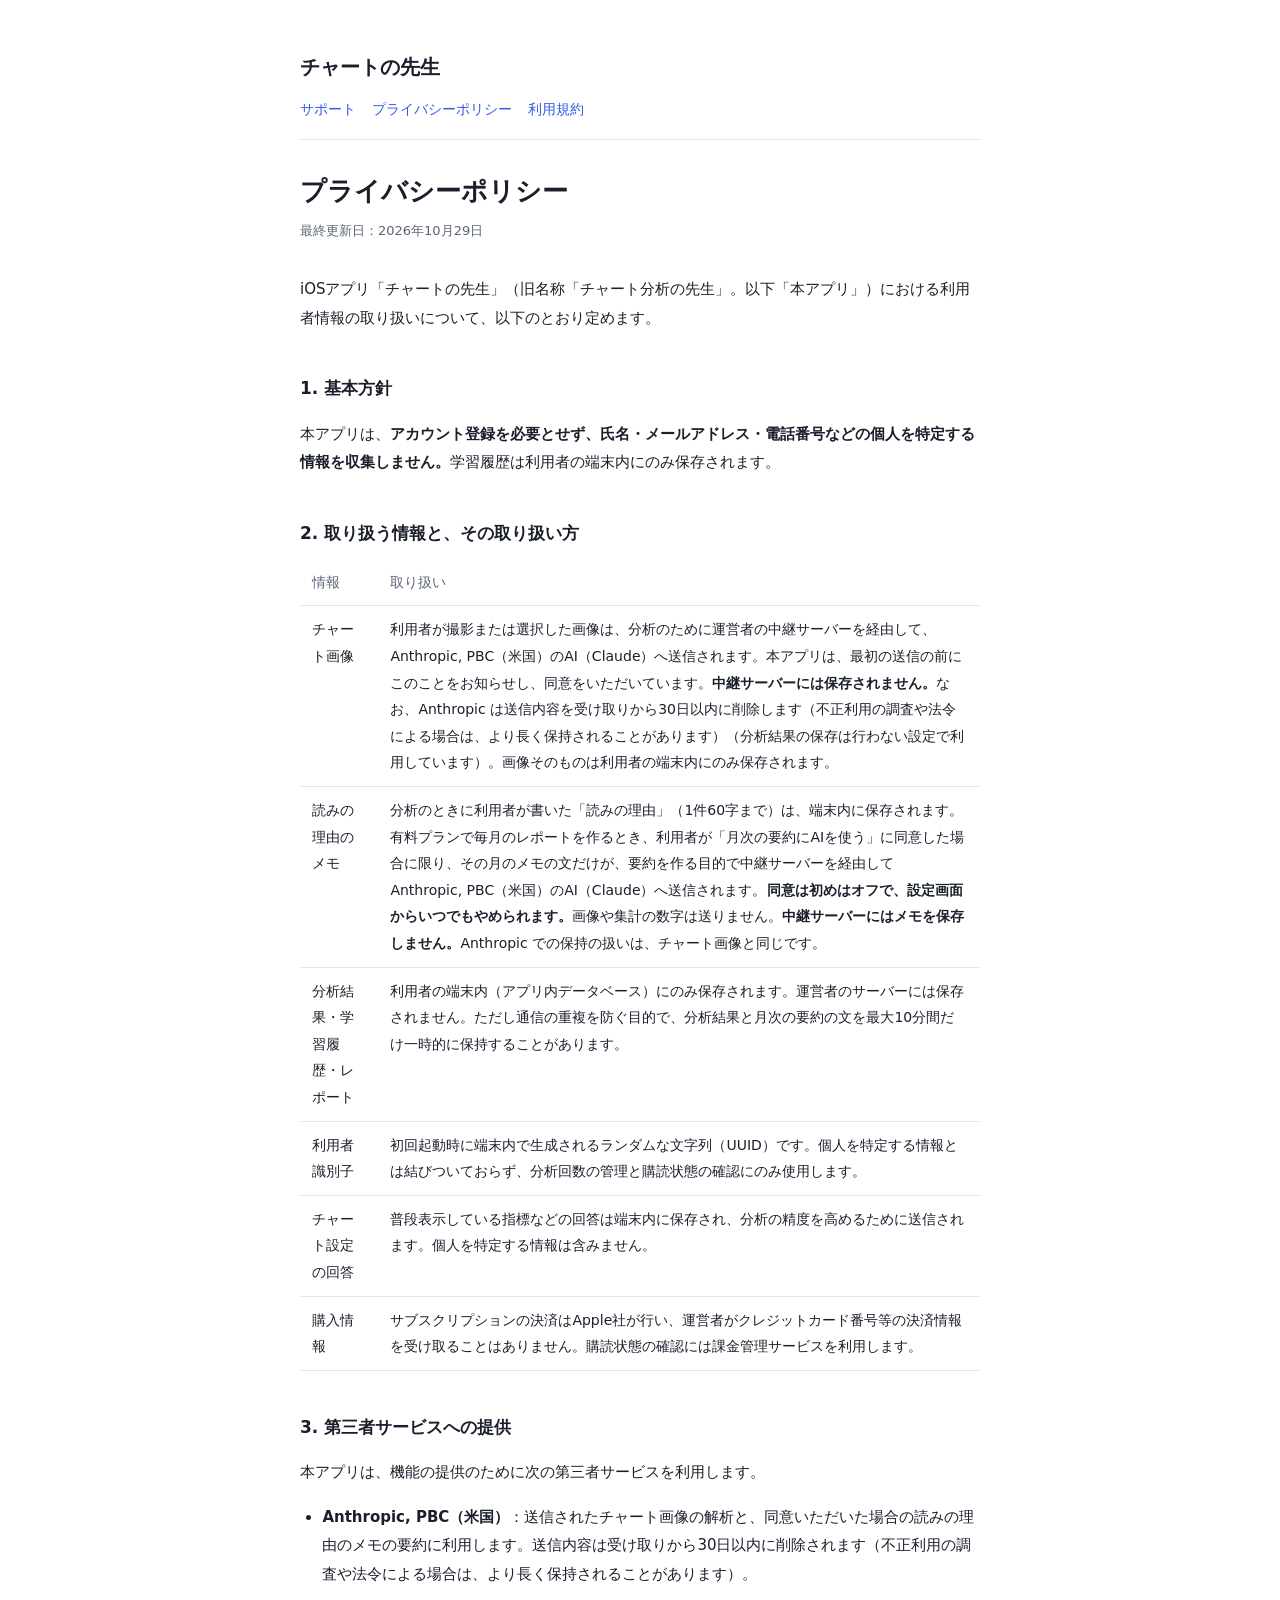
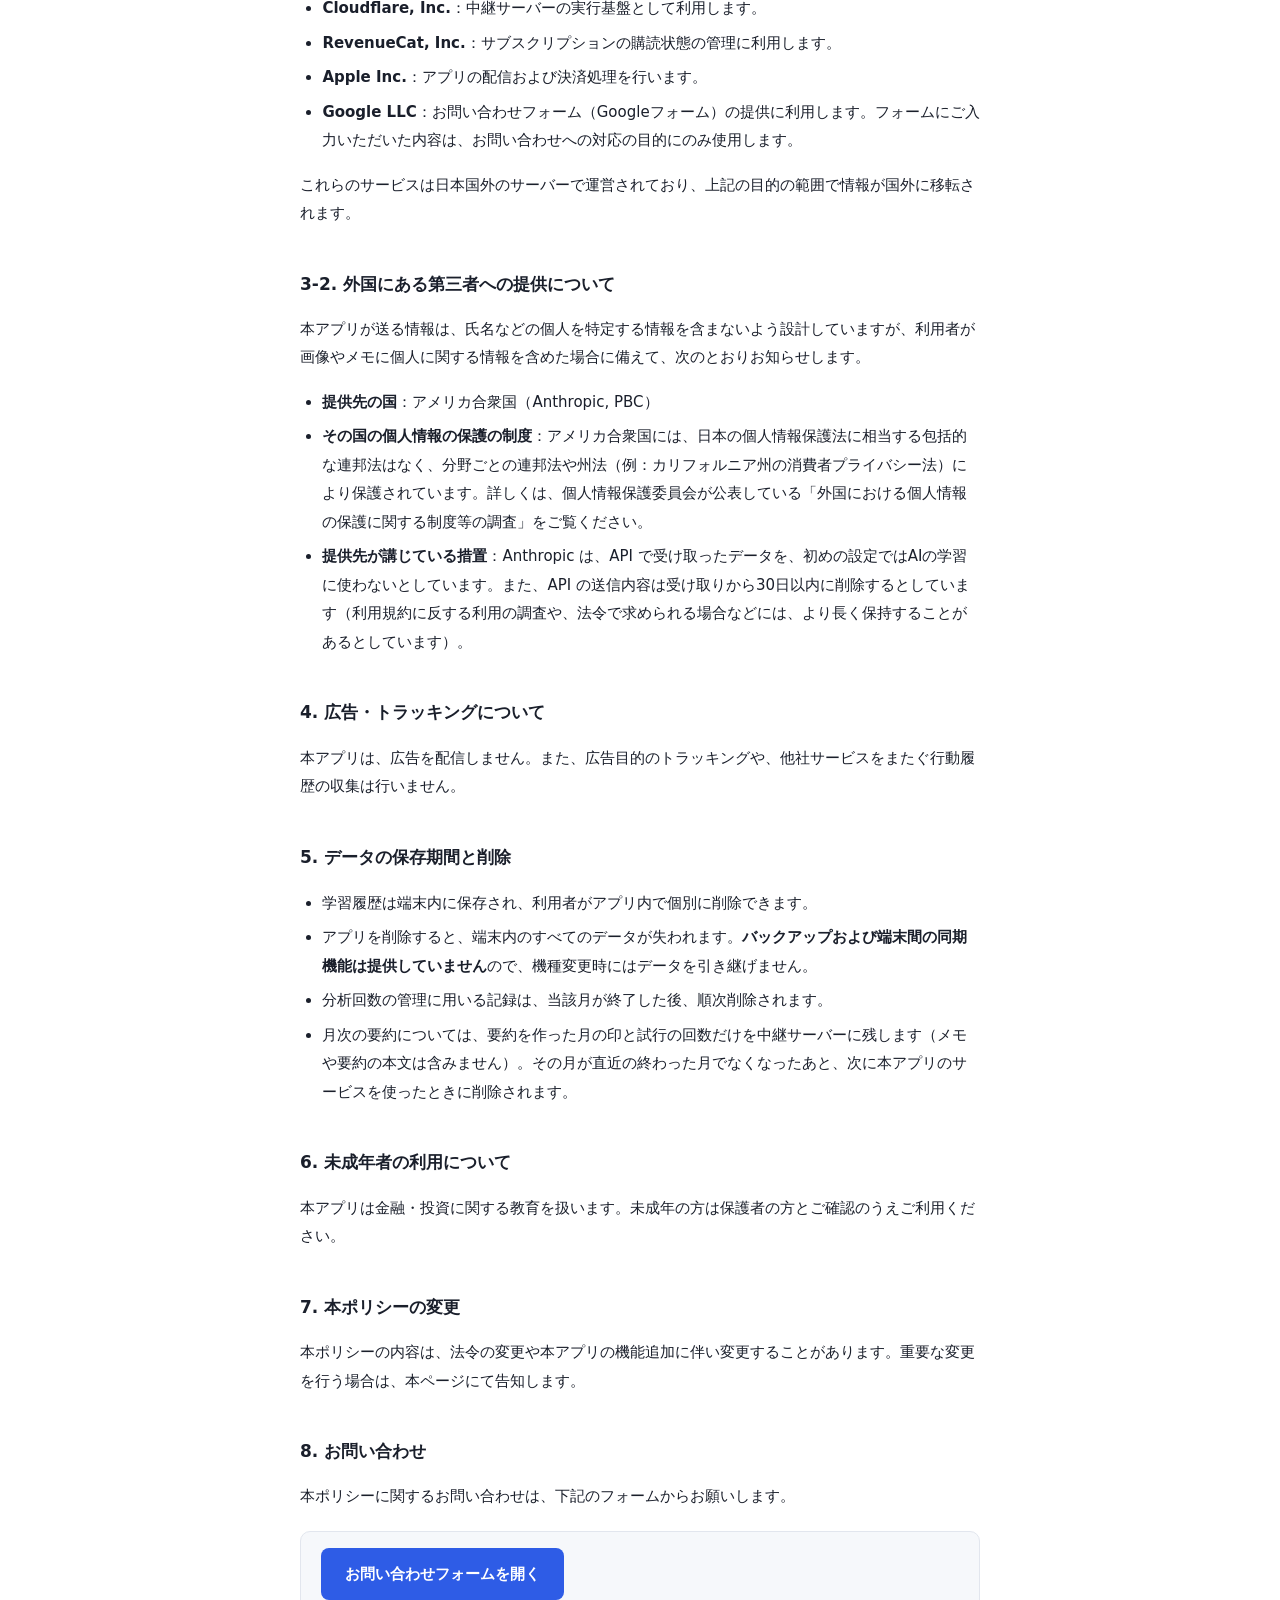
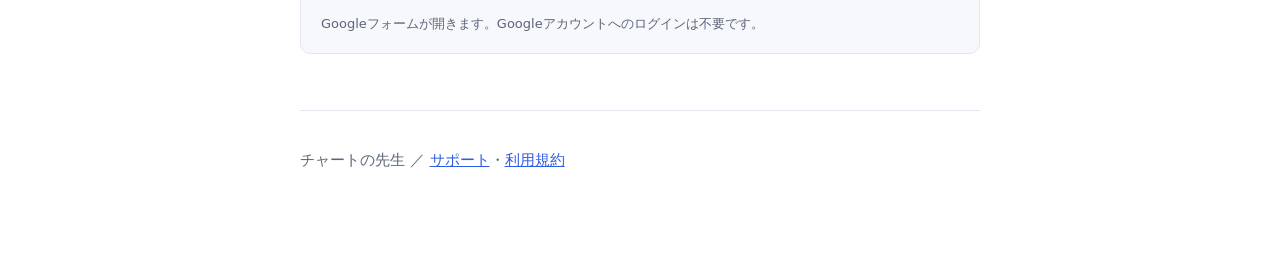
==== commit 0f61c13a: "AI の送り先を Anthropic（Claude）に更新 Co-Authored-By: Claude Opus 5.5 <noreply@anthropic.com>" ====
--- a/privacy.html
+++ b/privacy.html
@@ -18,7 +18,7 @@
   </header>
 
   <h1>プライバシーポリシー</h1>
-  <p class="updated">最終更新日：2026年10月27日</p>
+  <p class="updated">最終更新日：2026年10月29日</p>
 
   <p>iOSアプリ「チャートの先生」（旧名称「チャート分析の先生」。以下「本アプリ」）における利用者情報の取り扱いについて、以下のとおり定めます。</p>
 
@@ -31,11 +31,11 @@
     <tr><th>情報</th><th>取り扱い</th></tr>
     <tr>
       <td>チャート画像</td>
-      <td>利用者が撮影または選択した画像は、分析のために運営者の中継サーバーを経由して、OpenAI, L.L.C.（米国）のAIへ送信されます。本アプリは、最初の送信の前にこのことをお知らせし、同意をいただいています。<strong>中継サーバーには保存されません。</strong>なお、OpenAIでは、不正利用の監視を目的として、送信内容が最長30日間保持されることがあります（分析結果の保存は行わない設定で利用しています）。画像そのものは利用者の端末内にのみ保存されます。</td>
+      <td>利用者が撮影または選択した画像は、分析のために運営者の中継サーバーを経由して、Anthropic, PBC（米国）のAI（Claude）へ送信されます。本アプリは、最初の送信の前にこのことをお知らせし、同意をいただいています。<strong>中継サーバーには保存されません。</strong>なお、Anthropic は送信内容を受け取りから30日以内に削除します（不正利用の調査や法令による場合は、より長く保持されることがあります）（分析結果の保存は行わない設定で利用しています）。画像そのものは利用者の端末内にのみ保存されます。</td>
     </tr>
     <tr>
       <td>読みの理由のメモ</td>
-      <td>分析のときに利用者が書いた「読みの理由」（1件60字まで）は、端末内に保存されます。有料プランで毎月のレポートを作るとき、利用者が「月次の要約にAIを使う」に同意した場合に限り、その月のメモの文だけが、要約を作る目的で中継サーバーを経由して OpenAI, L.L.C.（米国）のAIへ送信されます。<strong>同意は初めはオフで、設定画面からいつでもやめられます。</strong>画像や集計の数字は送りません。<strong>中継サーバーにはメモを保存しません。</strong>OpenAIでの保持の扱いは、チャート画像と同じです。</td>
+      <td>分析のときに利用者が書いた「読みの理由」（1件60字まで）は、端末内に保存されます。有料プランで毎月のレポートを作るとき、利用者が「月次の要約にAIを使う」に同意した場合に限り、その月のメモの文だけが、要約を作る目的で中継サーバーを経由して Anthropic, PBC（米国）のAI（Claude）へ送信されます。<strong>同意は初めはオフで、設定画面からいつでもやめられます。</strong>画像や集計の数字は送りません。<strong>中継サーバーにはメモを保存しません。</strong>Anthropic での保持の扱いは、チャート画像と同じです。</td>
     </tr>
     <tr>
       <td>分析結果・学習履歴・レポート</td>
@@ -59,7 +59,7 @@
   <h2>3. 第三者サービスへの提供</h2>
   <p>本アプリは、機能の提供のために次の第三者サービスを利用します。</p>
   <ul>
-    <li><strong>OpenAI, L.L.C.（米国）</strong>：送信されたチャート画像の解析と、同意いただいた場合の読みの理由のメモの要約に利用します。不正利用の監視のため、送信内容が最長30日間保持されることがあります。</li>
+    <li><strong>Anthropic, PBC（米国）</strong>：送信されたチャート画像の解析と、同意いただいた場合の読みの理由のメモの要約に利用します。送信内容は受け取りから30日以内に削除されます（不正利用の調査や法令による場合は、より長く保持されることがあります）。</li>
     <li><strong>Cloudflare, Inc.</strong>：中継サーバーの実行基盤として利用します。</li>
     <li><strong>RevenueCat, Inc.</strong>：サブスクリプションの購読状態の管理に利用します。</li>
     <li><strong>Apple Inc.</strong>：アプリの配信および決済処理を行います。</li>
@@ -70,9 +70,9 @@
   <h2>3-2. 外国にある第三者への提供について</h2>
   <p>本アプリが送る情報は、氏名などの個人を特定する情報を含まないよう設計していますが、利用者が画像やメモに個人に関する情報を含めた場合に備えて、次のとおりお知らせします。</p>
   <ul>
-    <li><strong>提供先の国</strong>：アメリカ合衆国（OpenAI, L.L.C.）</li>
+    <li><strong>提供先の国</strong>：アメリカ合衆国（Anthropic, PBC）</li>
     <li><strong>その国の個人情報の保護の制度</strong>：アメリカ合衆国には、日本の個人情報保護法に相当する包括的な連邦法はなく、分野ごとの連邦法や州法（例：カリフォルニア州の消費者プライバシー法）により保護されています。詳しくは、個人情報保護委員会が公表している「外国における個人情報の保護に関する制度等の調査」をご覧ください。</li>
-    <li><strong>提供先が講じている措置</strong>：OpenAI は、API で受け取ったデータを、初めの設定ではAIの学習に使わないとしています。運営者は、送信内容を OpenAI 側に保存しない設定で利用しています（不正利用の監視のための最長30日間の保持を除きます。OpenAI は、法令で求められる場合などにはそれより長く保持することがあるとしています）。</li>
+    <li><strong>提供先が講じている措置</strong>：Anthropic は、API で受け取ったデータを、初めの設定ではAIの学習に使わないとしています。また、API の送信内容は受け取りから30日以内に削除するとしています（利用規約に反する利用の調査や、法令で求められる場合などには、より長く保持することがあるとしています）。</li>
   </ul>
 
   <h2>4. 広告・トラッキングについて</h2>
